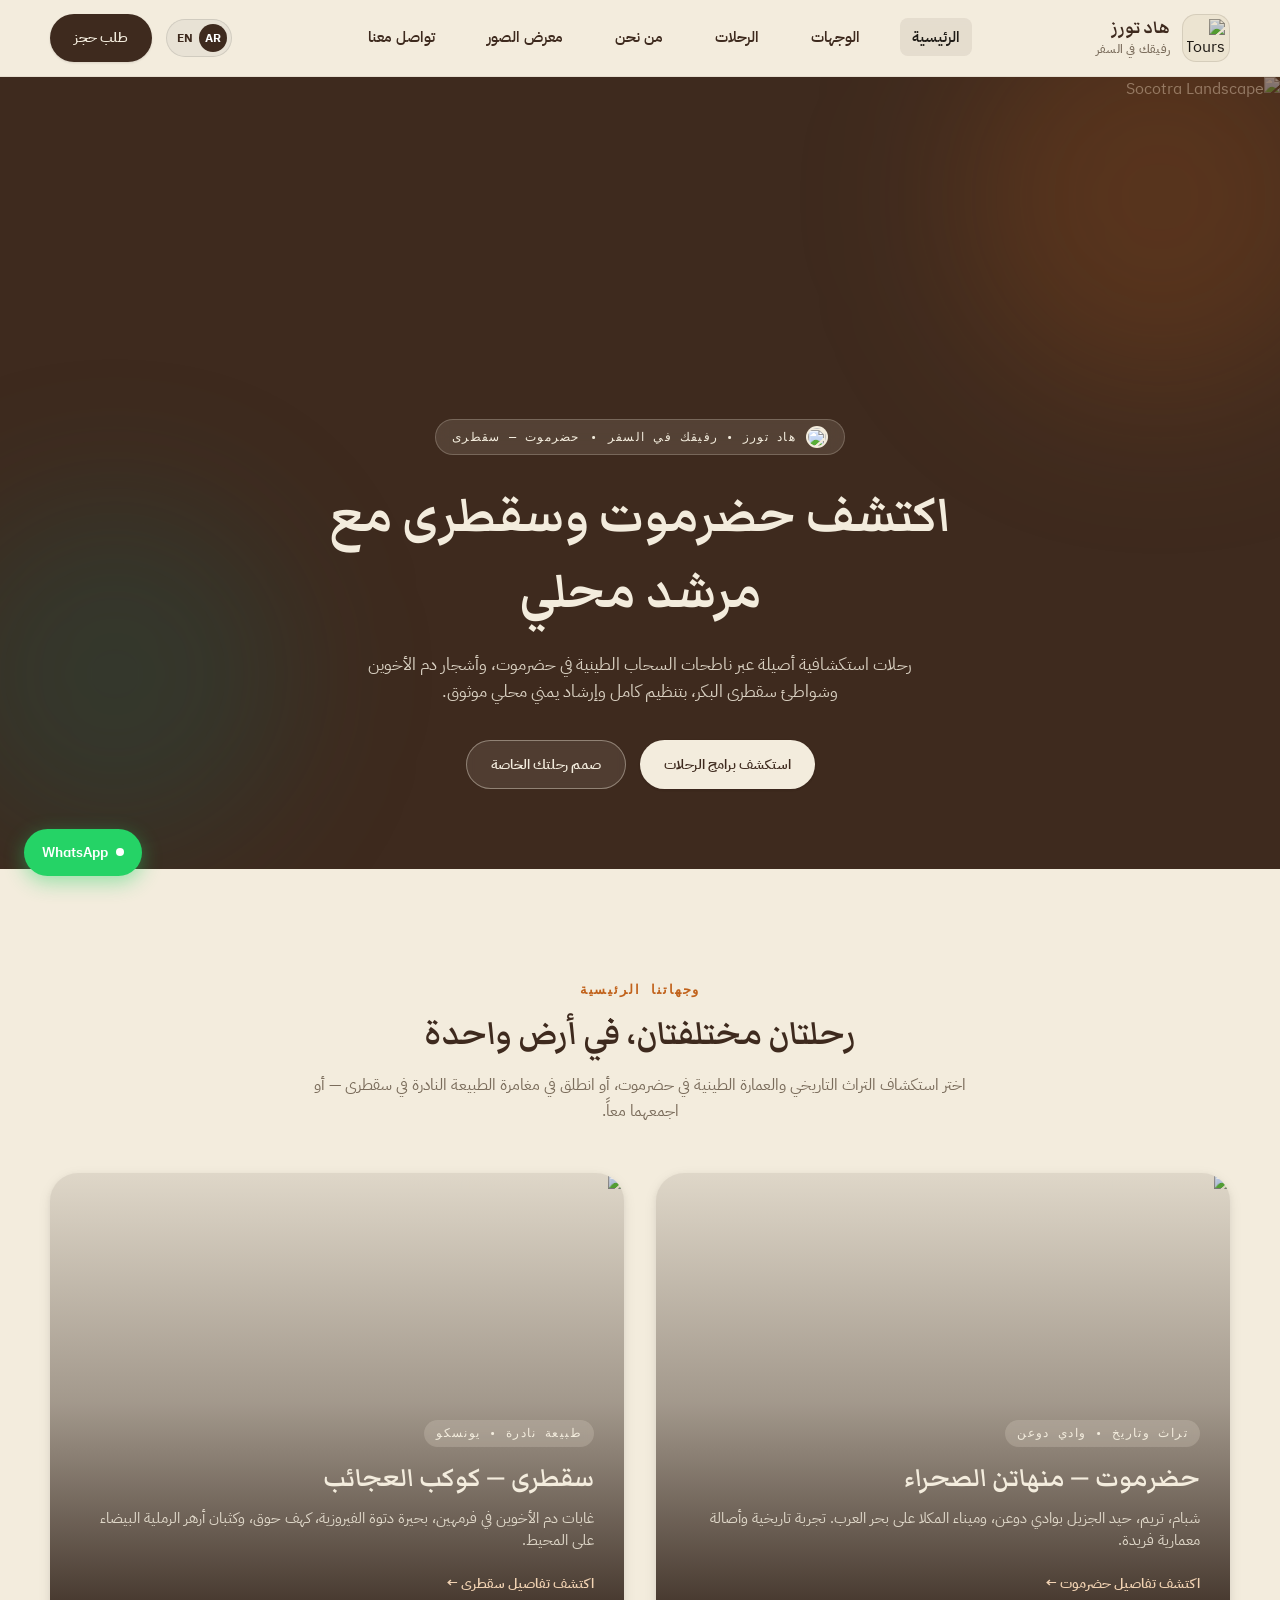
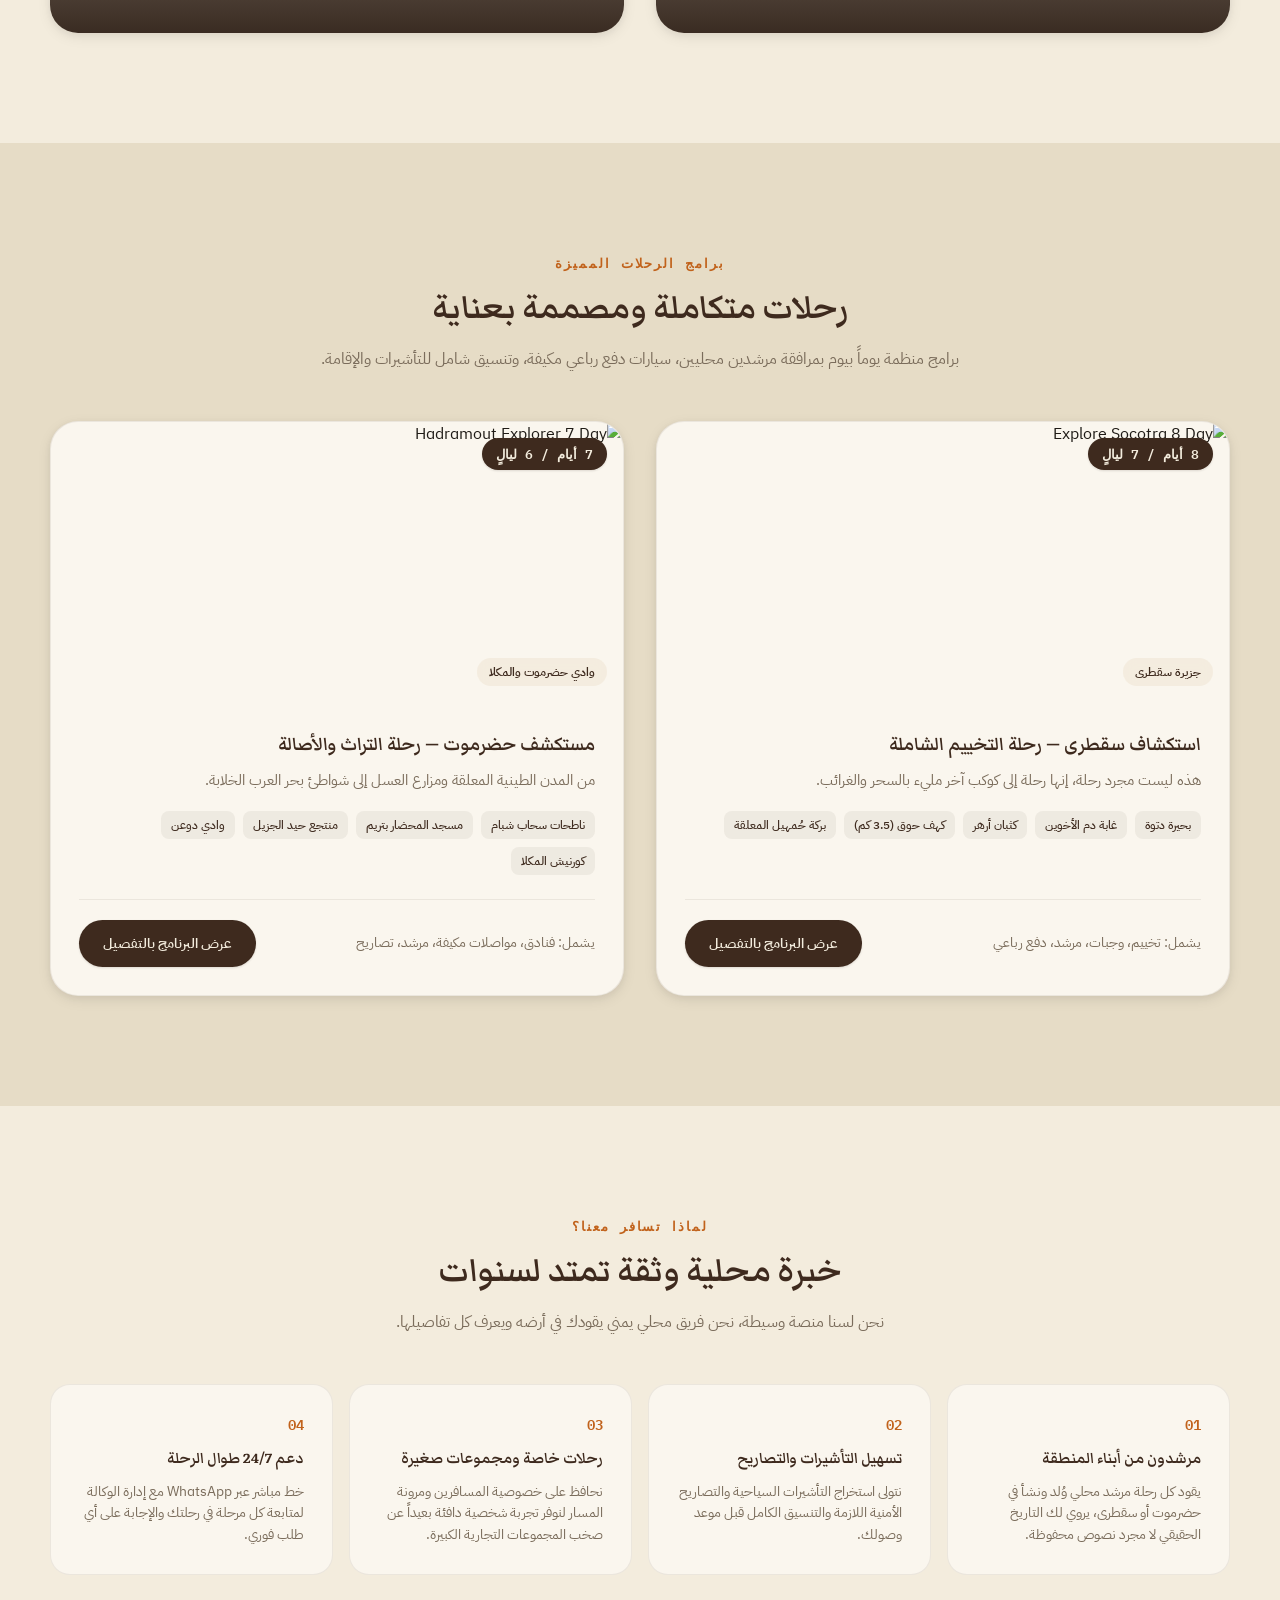
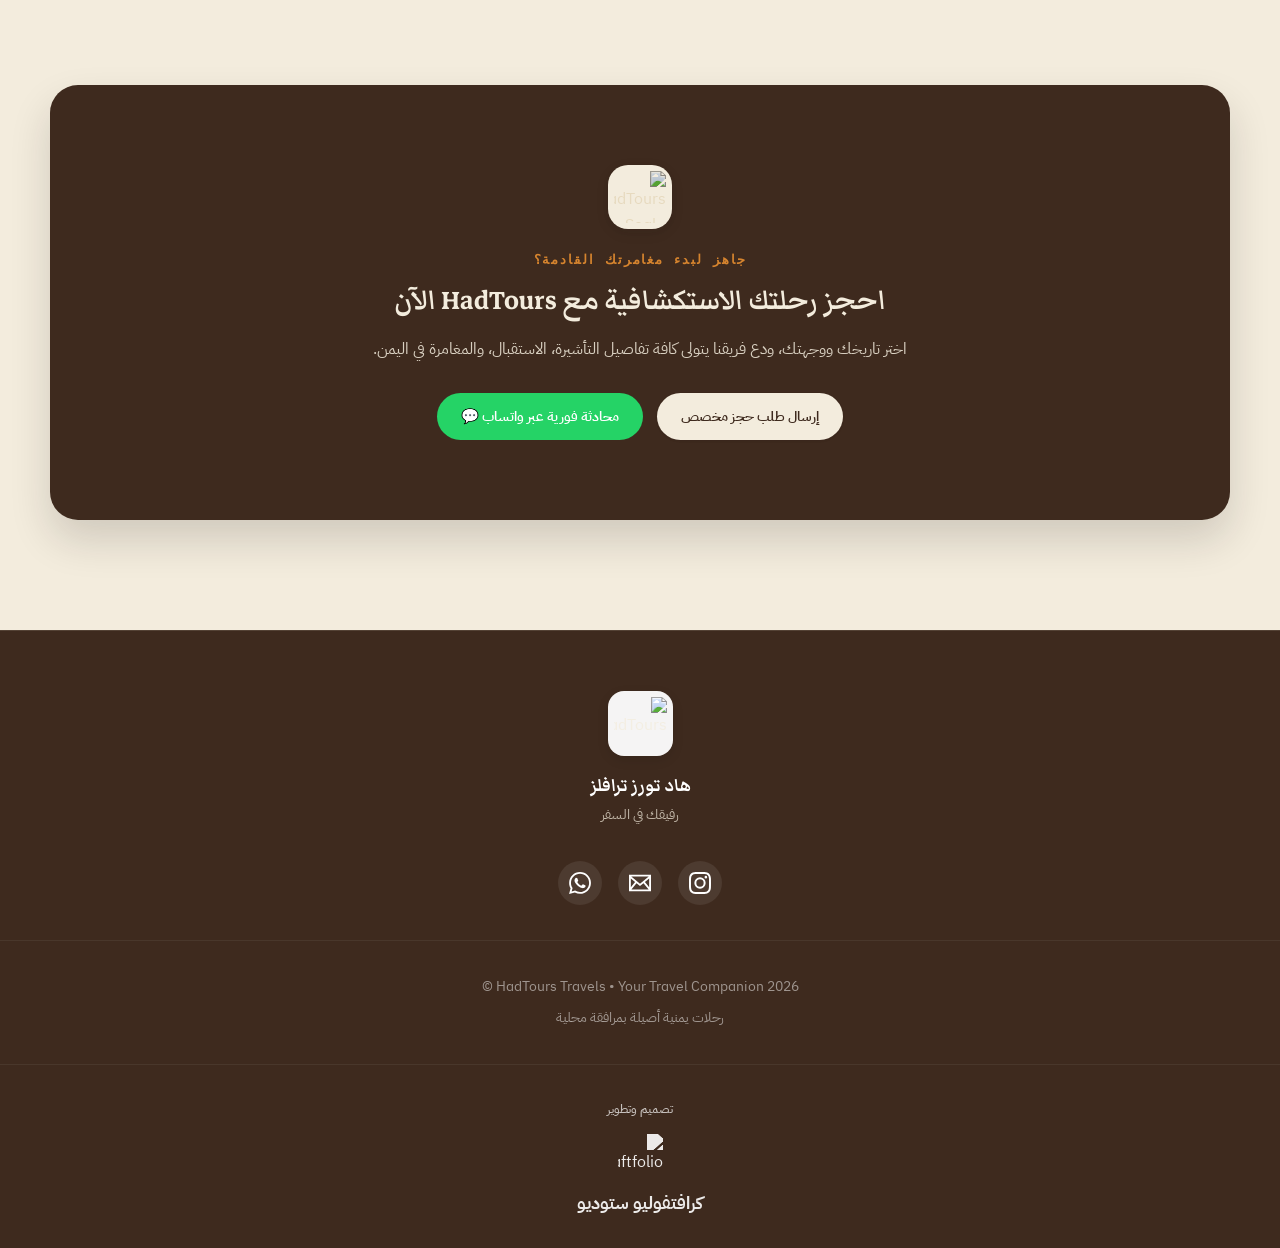
==== index.html @ 8f07f367 "Add files via upload" ====
﻿<!DOCTYPE html>
<html lang="ar" dir="rtl">
<head>
  <meta charset="UTF-8" />
  <meta name="viewport" content="width=device-width, initial-scale=1.0" />
  <link rel="icon" type="image/png" href="images/logo.png" />
  <title>HadTours Travels — Your Travel Companion | رحلات حضرموت وسقطرى</title>
  <meta name="description" content="HadTours is a local Yemeni travel agency running authentic, guided trips across Hadramout and Socotra Island. Your Travel Companion — رفيقك في السفر." />
  <meta name="keywords" content="Socotra tours, Hadramout tours, Yemen travel agency, Shibam, Dragon Blood Trees, رحلات سقطرى, رحلات حضرموت, وكالة سياحية يمنية, هاد تورز" />
  
  <!-- OpenGraph -->
  <meta property="og:type" content="website" />
  <meta property="og:site_name" content="HadTours Travels" />
  <meta property="og:title" content="HadTours Travels — Discover Hadramout & Socotra" />
  <meta property="og:description" content="Authentic guided journeys across Hadramout and Socotra with local native guides." />
  <meta property="og:image" content="images/logo.png" />

  <!-- Styles -->
  <link rel="stylesheet" href="css/style.css" />
</head>
<body>

  <!-- ================= Header / Navbar ================= -->
  <header class="site-header">
    <div class="container header-inner">
      <a href="index.html" class="brand-link">
        <div class="brand-logo-frame">
          <img src="images/logo.png" alt="HadTours Logo" class="brand-logo-img" />
        </div>
        <div class="brand-text-col">
          <span class="brand-name" data-ar="هاد تورز" data-en="HadTours">هاد تورز</span>
          <span class="brand-tagline" data-ar="رفيقك في السفر" data-en="Your Travel Companion">رفيقك في السفر</span>
        </div>
      </a>

      <!-- Desktop Nav -->
      <ul class="nav-links">
        <li><a href="index.html" class="nav-item-link active" data-ar="الرئيسية" data-en="Home">الرئيسية</a></li>
        <li><a href="pages/destinations.html" class="nav-item-link" data-ar="الوجهات" data-en="Destinations">الوجهات</a></li>
        <li><a href="pages/tours.html" class="nav-item-link" data-ar="الرحلات" data-en="Tours">الرحلات</a></li>
        <li><a href="pages/about.html" class="nav-item-link" data-ar="من نحن" data-en="About Us">من نحن</a></li>
        <li><a href="pages/gallery.html" class="nav-item-link" data-ar="معرض الصور" data-en="Gallery">معرض الصور</a></li>
        <li><a href="pages/contact.html" class="nav-item-link" data-ar="تواصل معنا" data-en="Contact">تواصل معنا</a></li>
      </ul>

      <!-- Header Actions -->
      <div class="header-actions">
        <button type="button" class="lang-switch" aria-label="Toggle language">
          <span class="lang-opt active" data-lang="ar">AR</span>
          <span class="lang-opt" data-lang="en">EN</span>
        </button>
        <a href="pages/booking.html" class="btn btn-primary" data-ar="طلب حجز" data-en="Book Trip">طلب حجز</a>
        <!-- Mobile Hamburger -->
        <button type="button" class="mobile-menu-btn" aria-label="Toggle Menu">
          <span></span>
          <span></span>
          <span></span>
        </button>
      </div>
    </div>

    <!-- Mobile Drawer -->
    <div class="mobile-drawer">
      <ul class="mobile-nav-list">
        <li><a href="index.html" class="mobile-nav-link active" data-ar="الرئيسية" data-en="Home">الرئيسية</a></li>
        <li><a href="pages/destinations.html" class="mobile-nav-link" data-ar="الوجهات" data-en="Destinations">الوجهات</a></li>
        <li><a href="pages/tours.html" class="mobile-nav-link" data-ar="الرحلات" data-en="Tours">الرحلات</a></li>
        <li><a href="pages/about.html" class="mobile-nav-link" data-ar="من نحن" data-en="About Us">من نحن</a></li>
        <li><a href="pages/gallery.html" class="mobile-nav-link" data-ar="معرض الصور" data-en="Gallery">معرض الصور</a></li>
        <li><a href="pages/contact.html" class="mobile-nav-link" data-ar="تواصل معنا" data-en="Contact">تواصل معنا</a></li>
      </ul>
      <div style="margin-top: 16px; display: flex; flex-direction: column; gap: 10px;">
        
        <a href="pages/booking.html" class="btn btn-primary" style="width: 100%; text-align: center;" data-ar="طلب حجز رحلة" data-en="Book Trip">طلب حجز رحلة</a>
      </div>
    </div>
  </header>

  <!-- ================= Hero Section ================= -->
  <section class="hero-section">
    <div class="hero-bg-media">
      <img src="images/hero-cover.jpg" alt="Socotra Landscape" class="hero-bg-img" />
      <div class="hero-overlay"></div>
      <div class="hero-glow-1"></div>
      <div class="hero-glow-2"></div>
    </div>

    <div class="container hero-content">
      <div class="hero-badge">
        <img src="images/logo.png" alt="" class="hero-badge-logo" />
        <span data-ar="هاد تورز • رفيقك في السفر" data-en="HadTours • Your Travel Companion">هاد تورز • رفيقك في السفر</span>
        <span>•</span>
        <span data-ar="حضرموت — سقطرى" data-en="Hadramout — Socotra">حضرموت — سقطرى</span>
      </div>

      <h1 class="hero-title" data-ar="اكتشف حضرموت وسقطرى مع مرشد محلي" data-en="Discover Hadramout & Socotra with a Local Guide">
        اكتشف حضرموت وسقطرى مع مرشد محلي
      </h1>

      <p class="hero-sub" data-ar="رحلات استكشافية أصيلة عبر ناطحات السحاب الطينية في حضرموت، وأشجار دم الأخوين وشواطئ سقطرى البكر، بتنظيم كامل وإرشاد يمني محلي موثوق." data-en="Authentic, guided journeys across Hadramout's mudbrick skyscrapers and Socotra Island's otherworldly nature. Visas, private 4x4s, and local guides handled seamlessly.">
        رحلات استكشافية أصيلة عبر ناطحات السحاب الطينية في حضرموت، وأشجار دم الأخوين وشواطئ سقطرى البكر، بتنظيم كامل وإرشاد يمني محلي موثوق.
      </p>

      <div class="hero-buttons">
        <a href="pages/tours.html" class="btn btn-secondary" data-ar="استكشف برامج الرحلات" data-en="Explore Tours">استكشف برامج الرحلات</a>
        <a href="pages/booking.html" class="btn btn-outline" data-ar="صمم رحلتك الخاصة" data-en="Plan Custom Trip">صمم رحلتك الخاصة</a>
      </div>
    </div>
  </section>

  <!-- ================= Destination Split ================= -->
  <section class="section-spacing">
    <div class="container">
      <div class="section-header text-center">
        <span class="section-eyebrow" data-ar="وجهاتنا الرئيسية" data-en="Our Destinations">وجهاتنا الرئيسية</span>
        <h2 class="section-title" data-ar="رحلتان مختلفتان، في أرض واحدة" data-en="Two Distinct Worlds, One Unforgettable Land">
          رحلتان مختلفتان، في أرض واحدة
        </h2>
        <p class="section-desc" data-ar="اختر استكشاف التراث التاريخي والعمارة الطينية في حضرموت، أو انطلق في مغامرة الطبيعة النادرة في سقطرى — أو اجمعهما معاً." data-en="Explore the ancient mud architecture and culture of Hadramout, or immerse in the untouched wildlife of Socotra — or combine both.">
          اختر استكشاف التراث التاريخي والعمارة الطينية في حضرموت، أو انطلق في مغامرة الطبيعة النادرة في سقطرى — أو اجمعهما معاً.
        </p>
      </div>

      <div class="destinations-grid">
        <!-- Hadramout Card -->
        <a href="destinations.html#hadramout" class="destination-card">
          <div class="destination-card-bg">
            <img src="images/hadramout/shibam-sunset.jpg" alt="Shibam Hadramout" class="destination-card-img" />
          </div>
          <div class="destination-card-overlay"></div>
          <div class="destination-card-content">
            <span class="destination-card-badge" data-ar="تراث وتاريخ • وادي دوعن" data-en="Heritage & Architecture">تراث وتاريخ • وادي دوعن</span>
            <h3 class="destination-card-title" data-ar="حضرموت — منهاتن الصحراء" data-en="Hadramout — Desert Manhattan">حضرموت — منهاتن الصحراء</h3>
            <p class="destination-card-summary" data-ar="شبام، تريم، حيد الجزيل بوادي دوعن، وميناء المكلا على بحر العرب. تجربة تاريخية وأصالة معمارية فريدة." data-en="Shibam mud skyscrapers, Tarim, Haid Al-Jazeel rock village in Wadi Dawan, and coastal Mukalla.">
              شبام، تريم، حيد الجزيل بوادي دوعن، وميناء المكلا على بحر العرب. تجربة تاريخية وأصالة معمارية فريدة.
            </p>
            <span class="destination-card-link" data-ar="اكتشف تفاصيل حضرموت ←" data-en="Explore Hadramout →">اكتشف تفاصيل حضرموت ←</span>
          </div>
        </a>

        <!-- Socotra Card -->
        <a href="destinations.html#socotra" class="destination-card">
          <div class="destination-card-bg">
            <img src="images/socotra/dragon-blood-trees.jpg" alt="Socotra Dragon Blood Trees" class="destination-card-img" />
          </div>
          <div class="destination-card-overlay"></div>
          <div class="destination-card-content">
            <span class="destination-card-badge" data-ar="طبيعة نادرة • يونسكو" data-en="UNESCO World Heritage">طبيعة نادرة • يونسكو</span>
            <h3 class="destination-card-title" data-ar="سقطرى — كوكب العجائب" data-en="Socotra — Another Planet">سقطرى — كوكب العجائب</h3>
            <p class="destination-card-summary" data-ar="غابات دم الأخوين في فرمهين، بحيرة دتوة الفيروزية، كهف حوق، وكثبان أرهر الرملية البيضاء على المحيط." data-en="Dragon's blood trees in Firmihin, turquoise Detwah lagoon, 3.5km Hoq Cave, and Arher dunes.">
              غابات دم الأخوين في فرمهين، بحيرة دتوة الفيروزية، كهف حوق، وكثبان أرهر الرملية البيضاء على المحيط.
            </p>
            <span class="destination-card-link" data-ar="اكتشف تفاصيل سقطرى ←" data-en="Explore Socotra →">اكتشف تفاصيل سقطرى ←</span>
          </div>
        </a>
      </div>
    </div>
  </section>

  <!-- ================= Featured Tours ================= -->
  <section class="section-spacing" style="background-color: var(--color-paper-dark);">
    <div class="container">
      <div class="section-header text-center">
        <span class="section-eyebrow" data-ar="برامج الرحلات المميزة" data-en="Curated Expeditions">برامج الرحلات المميزة</span>
        <h2 class="section-title" data-ar="رحلات متكاملة ومصممة بعناية" data-en="Handcrafted Guided Itineraries">
          رحلات متكاملة ومصممة بعناية
        </h2>
        <p class="section-desc" data-ar="برامج منظمة يوماً بيوم بمرافقة مرشدين محليين، سيارات دفع رباعي مكيفة، وتنسيق شامل للتأشيرات والإقامة." data-en="Day-by-day itineraries led by local native guides, private 4x4s, camping gear, and full visa support.">
          برامج منظمة يوماً بيوم بمرافقة مرشدين محليين، سيارات دفع رباعي مكيفة، وتنسيق شامل للتأشيرات والإقامة.
        </p>
      </div>

      <div class="tours-grid">
        <!-- Tour 1: Socotra -->
        <article class="tour-card">
          <div class="tour-card-media">
            <img src="images/socotra/cover-detwah.jpg" alt="Explore Socotra 8 Day" class="tour-card-img" />
            <span class="tour-card-duration-badge" data-ar="8 أيام / 7 ليالٍ" data-en="8 Days / 7 Nights">8 أيام / 7 ليالٍ</span>
            <span class="tour-card-dest-tag" data-ar="جزيرة سقطرى" data-en="Socotra Island">جزيرة سقطرى</span>
          </div>
          <div class="tour-card-body">
            <h3 class="tour-card-title" data-ar="استكشاف سقطرى — رحلة التخييم الشاملة" data-en="Explore Socotra — 8 Day Camping Expedition">
              استكشاف سقطرى — رحلة التخييم الشاملة
            </h3>
            <p class="tour-card-tagline" data-ar="هذه ليست مجرد رحلة، إنها رحلة إلى كوكب آخر مليء بالسحر والغرائب." data-en="This is more than just a trip; it's a journey to another planet.">
              هذه ليست مجرد رحلة، إنها رحلة إلى كوكب آخر مليء بالسحر والغرائب.
            </p>
            <ul class="tour-card-highlights">
              <li class="tour-card-highlight-chip" data-ar="بحيرة دتوة" data-en="Detwah Lagoon">بحيرة دتوة</li>
              <li class="tour-card-highlight-chip" data-ar="غابة دم الأخوين" data-en="Dragon's Blood Forest">غابة دم الأخوين</li>
              <li class="tour-card-highlight-chip" data-ar="كثبان أرهر" data-en="Arher Dunes">كثبان أرهر</li>
              <li class="tour-card-highlight-chip" data-ar="كهف حوق (3.5 كم)" data-en="Hoq Cave">كهف حوق (3.5 كم)</li>
              <li class="tour-card-highlight-chip" data-ar="بركة حُمهيل المعلقة" data-en="Homhil Infinity Pool">بركة حُمهيل المعلقة</li>
            </ul>
            <div class="tour-card-footer">
              <span style="font-size: 0.85rem; color: var(--color-stone);" data-ar="يشمل: تخييم، وجبات، مرشد، دفع رباعي" data-en="Includes: Guide, 4x4, Gear, Meals">
                يشمل: تخييم، وجبات، مرشد، دفع رباعي
              </span>
              <a href="pages/" class="btn btn-primary" data-ar="عرض البرنامج بالتفصيل" data-en="View Itinerary">عرض البرنامج بالتفصيل</a>
            </div>
          </div>
        </article>

        <!-- Tour 2: Hadramout -->
        <article class="tour-card">
          <div class="tour-card-media">
            <img src="images/hadramout/cover-shibam.jpg" alt="Hadramout Explorer 7 Day" class="tour-card-img" />
            <span class="tour-card-duration-badge" data-ar="7 أيام / 6 ليالٍ" data-en="7 Days / 6 Nights">7 أيام / 6 ليالٍ</span>
            <span class="tour-card-dest-tag" data-ar="وادي حضرموت والمكلا" data-en="Hadramout Valley & Coast">وادي حضرموت والمكلا</span>
          </div>
          <div class="tour-card-body">
            <h3 class="tour-card-title" data-ar="مستكشف حضرموت — رحلة التراث والأصالة" data-en="Hadramout Explorer — 7 Day Heritage Journey">
              مستكشف حضرموت — رحلة التراث والأصالة
            </h3>
            <p class="tour-card-tagline" data-ar="من المدن الطينية المعلقة ومزارع العسل إلى شواطئ بحر العرب الخلابة." data-en="From ancient mudbrick cities and Sidr honey valleys to the Arabian Sea coast.">
              من المدن الطينية المعلقة ومزارع العسل إلى شواطئ بحر العرب الخلابة.
            </p>
            <ul class="tour-card-highlights">
              <li class="tour-card-highlight-chip" data-ar="ناطحات سحاب شبام" data-en="Shibam Skyscrapers">ناطحات سحاب شبام</li>
              <li class="tour-card-highlight-chip" data-ar="مسجد المحضار بتريم" data-en="Tarim Heritage">مسجد المحضار بتريم</li>
              <li class="tour-card-highlight-chip" data-ar="منتجع حيد الجزيل" data-en="Haid Al-Jazeel Resort">منتجع حيد الجزيل</li>
              <li class="tour-card-highlight-chip" data-ar="وادي دوعن" data-en="Wadi Dawan Honey">وادي دوعن</li>
              <li class="tour-card-highlight-chip" data-ar="كورنيش المكلا" data-en="Mukalla Sea Port">كورنيش المكلا</li>
            </ul>
            <div class="tour-card-footer">
              <span style="font-size: 0.85rem; color: var(--color-stone);" data-ar="يشمل: فنادق، مواصلات مكيفة، مرشد، تصاريح" data-en="Includes: Hotels, AC 4x4, Guide, Permits">
                يشمل: فنادق، مواصلات مكيفة، مرشد، تصاريح
              </span>
              <a href="pages/" class="btn btn-primary" data-ar="عرض البرنامج بالتفصيل" data-en="View Itinerary">عرض البرنامج بالتفصيل</a>
            </div>
          </div>
        </article>
      </div>
    </div>
  </section>

  <!-- ================= Why HadTours ================= -->
  <section class="section-spacing">
    <div class="container">
      <div class="section-header text-center">
        <span class="section-eyebrow" data-ar="لماذا تسافر معنا؟" data-en="Why Travel With Us">لماذا تسافر معنا؟</span>
        <h2 class="section-title" data-ar="خبرة محلية وثقة تمتد لسنوات" data-en="Local Knowledge, Unmatched Care">
          خبرة محلية وثقة تمتد لسنوات
        </h2>
        <p class="section-desc" data-ar="نحن لسنا منصة وسيطة، نحن فريق محلي يمني يقودك في أرضه ويعرف كل تفاصيلها." data-en="We are native operators based where we guide, offering safe and culturally immersive journeys.">
          نحن لسنا منصة وسيطة، نحن فريق محلي يمني يقودك في أرضه ويعرف كل تفاصيلها.
        </p>
      </div>

      <div class="features-grid">
        <div class="feature-card">
          <span class="feature-number">01</span>
          <h3 class="feature-title" data-ar="مرشدون من أبناء المنطقة" data-en="Native Local Guides">مرشدون من أبناء المنطقة</h3>
          <p class="feature-desc" data-ar="يقود كل رحلة مرشد محلي وُلد ونشأ في حضرموت أو سقطرى، يروي لك التاريخ الحقيقي لا مجرد نصوص محفوظة." data-en="Led by Socotri and Hadrami guides who grew up in the valleys and know the real stories.">
            يقود كل رحلة مرشد محلي وُلد ونشأ في حضرموت أو سقطرى، يروي لك التاريخ الحقيقي لا مجرد نصوص محفوظة.
          </p>
        </div>

        <div class="feature-card">
          <span class="feature-number">02</span>
          <h3 class="feature-title" data-ar="تسهيل التأشيرات والتصاريح" data-en="Full Visa & Permits">تسهيل التأشيرات والتصاريح</h3>
          <p class="feature-desc" data-ar="نتولى استخراج التأشيرات السياحية والتصاريح الأمنية اللازمة والتنسيق الكامل قبل موعد وصولك." data-en="We handle all entry visas, internal travel permits, and route clearances before you arrive.">
            نتولى استخراج التأشيرات السياحية والتصاريح الأمنية اللازمة والتنسيق الكامل قبل موعد وصولك.
          </p>
        </div>

        <div class="feature-card">
          <span class="feature-number">03</span>
          <h3 class="feature-title" data-ar="رحلات خاصة ومجموعات صغيرة" data-en="Private & Small Groups">رحلات خاصة ومجموعات صغيرة</h3>
          <p class="feature-desc" data-ar="نحافظ على خصوصية المسافرين ومرونة المسار لنوفر تجربة شخصية دافئة بعيداً عن صخب المجموعات التجارية الكبيرة." data-en="Small groups ensure maximum flexibility, personal attention, and sustainable travel.">
            نحافظ على خصوصية المسافرين ومرونة المسار لنوفر تجربة شخصية دافئة بعيداً عن صخب المجموعات التجارية الكبيرة.
          </p>
        </div>

        <div class="feature-card">
          <span class="feature-number">04</span>
          <h3 class="feature-title" data-ar="دعم 24/7 طوال الرحلة" data-en="24/7 Direct Support">دعم 24/7 طوال الرحلة</h3>
          <p class="feature-desc" data-ar="خط مباشر عبر WhatsApp مع إدارة الوكالة لمتابعة كل مرحلة في رحلتك والإجابة على أي طلب فوري." data-en="Direct WhatsApp line with our team from your first inquiry until you board your flight home.">
            خط مباشر عبر WhatsApp مع إدارة الوكالة لمتابعة كل مرحلة في رحلتك والإجابة على أي طلب فوري.
          </p>
        </div>
      </div>
    </div>
  </section>

  <!-- ================= CTA Section ================= -->
  <section class="section-spacing" style="padding-top: 0;">
    <div class="container">
      <div class="cta-banner">
        <div class="cta-logo-seal">
          <img src="images/logo.png" alt="HadTours Seal" />
        </div>
        <span class="section-eyebrow" style="color: var(--color-hadramout-400);" data-ar="جاهز لبدء مغامرتك القادمة؟" data-en="Ready For Your Story?">جاهز لبدء مغامرتك القادمة؟</span>
        <h2 class="cta-title" data-ar="احجز رحلتك الاستكشافية مع HadTours الآن" data-en="Plan Your Expedition with HadTours Today">
          احجز رحلتك الاستكشافية مع HadTours الآن
        </h2>
        <p style="color: rgba(243, 236, 221, 0.85); max-width: 600px; margin: 0 auto;" data-ar="اختر تاريخك ووجهتك، ودع فريقنا يتولى كافة تفاصيل التأشيرة، الاستقبال، والمغامرة في اليمن." data-en="Select your dates and preferred destination. Our team will coordinate your visa, transfers, and complete itinerary.">
          اختر تاريخك ووجهتك، ودع فريقنا يتولى كافة تفاصيل التأشيرة، الاستقبال، والمغامرة في اليمن.
        </p>
        <div class="cta-buttons">
          <a href="pages/" class="btn btn-secondary" data-ar="إرسال طلب حجز مخصص" data-en="Submit Booking Request">إرسال طلب حجز مخصص</a>
          <a href="https://wa.me/967778889066?text=مرحباً%20HadTours%20أرغب%20في%20الاستفسار%20عن%20الرحلات" target="_blank" rel="noopener" class="btn btn-whatsapp" data-ar="محادثة فورية عبر واتساب 💬" data-en="Chat via WhatsApp 💬">
            محادثة فورية عبر واتساب 💬
          </a>
        </div>
      </div>
    </div>
  </section>

  <!-- ================= Footer ================= -->
  <footer class="site-footer" style="text-align: center; padding: 60px 0 30px;">
  <div class="container" style="display: flex; flex-direction: column; align-items: center; gap: 30px;">
    
    <!-- Logo & Brand -->
    <a href="index.html" style="display: flex; flex-direction: column; align-items: center; gap: 12px; text-decoration: none;">
      <div style="width: 65px; height: 65px; background: rgba(255,255,255,0.95); border-radius: 16px; padding: 6px; box-shadow: 0 4px 12px rgba(0,0,0,0.1);">
        <img src="images/logo.png" alt="HadTours" style="width: 100%; height: 100%; object-fit: contain;" />
      </div>
      <div>
        <div style="font-family: var(--font-display-ar); font-size: 1.4rem; font-weight: 700; color: #FFFFFF;" data-ar="هاد تورز ترافلز" data-en="HadTours Travels">هاد تورز ترافلز</div>
        <div style="font-size: 0.85rem; color: rgba(243, 236, 221, 0.7);" data-ar="رفيقك في السفر" data-en="Your Travel Companion">رفيقك في السفر</div>
      </div>
    </a>
    
    <!-- Social Icons -->
    <div style="display: flex; gap: 16px; justify-content: center; margin-top: 5px;">
      <a href="https://www.instagram.com/toursyemen" target="_blank" rel="noopener" class="footer-social-icon" aria-label="Instagram">
        <svg width="22" height="22" fill="currentColor" viewBox="0 0 24 24"><path d="M12 2.163c3.204 0 3.584.012 4.85.07 3.252.148 4.771 1.691 4.919 4.919.058 1.265.069 1.645.069 4.849 0 3.205-.012 3.584-.069 4.849-.149 3.225-1.664 4.771-4.919 4.919-1.266.058-1.644.07-4.85.07-3.204 0-3.584-.012-4.849-.07-3.26-.149-4.771-1.699-4.919-4.92-.058-1.265-.07-1.644-.07-4.849 0-3.204.013-3.583.07-4.849.149-3.227 1.664-4.771 4.919-4.919 1.266-.057 1.645-.069 4.849-.069zM12 0C8.741 0 8.333.014 7.053.072 2.695.272.273 2.69.073 7.052.014 8.333 0 8.741 0 12c0 3.259.014 3.668.072 4.948.2 4.358 2.618 6.78 6.98 6.98C8.333 23.986 8.741 24 12 24c3.259 0 3.668-.014 4.948-.072 4.354-.2 6.782-2.618 6.979-6.98.059-1.28.073-1.689.073-4.948 0-3.259-.014-3.667-.072-4.947-.196-4.354-2.617-6.78-6.979-6.98C15.668.014 15.259 0 12 0zm0 5.838a6.162 6.162 0 100 12.324 6.162 6.162 0 000-12.324zM12 16a4 4 0 110-8 4 4 0 010 8zm6.406-11.845a1.44 1.44 0 100 2.881 1.44 1.44 0 000-2.881z"/></svg>
      </a>
      <a href="mailto:hadtourstravels@gmail.com" class="footer-social-icon" aria-label="Email">
        <svg width="22" height="22" fill="currentColor" viewBox="0 0 24 24"><path d="M0 3v18h24v-18h-24zm6.623 7.928l-4.623 5.712v-9.458l4.623 3.746zm-4.141-5.928h19.035l-9.517 7.713-9.518-7.713zm5.694 7.188l3.824 3.099 3.83-3.104 5.612 6.817h-18.779l5.513-6.812zm9.208-1.264l4.616-3.741v9.348l-4.616-5.607z"/></svg>
      </a>
      <a href="https://wa.me/967778889066" target="_blank" rel="noopener" class="footer-social-icon" aria-label="WhatsApp">
        <svg width="22" height="22" fill="currentColor" viewBox="0 0 24 24"><path d="M.057 24l1.687-6.163c-1.041-1.804-1.588-3.849-1.587-5.946.003-6.556 5.338-11.891 11.893-11.891 3.181.001 6.167 1.24 8.413 3.488 2.245 2.248 3.481 5.236 3.48 8.414-.003 6.557-5.338 11.892-11.893 11.892-1.99-.001-3.951-.5-5.688-1.448l-6.305 1.654zm6.597-3.807c1.676.995 3.276 1.591 5.392 1.592 5.448 0 9.886-4.434 9.889-9.885.002-5.462-4.415-9.89-9.881-9.892-5.452 0-9.887 4.434-9.889 9.884-.001 2.225.651 3.891 1.746 5.634l-.999 3.648 3.742-.981zm11.387-5.464c-.074-.124-.272-.198-.57-.347-.297-.149-1.758-.868-2.031-.967-.272-.099-.47-.149-.669.149-.198.297-.768.967-.941 1.165-.173.198-.347.223-.644.074-.297-.149-1.255-.462-2.39-1.475-.883-.788-1.48-1.761-1.653-2.059-.173-.297-.018-.458.13-.606.134-.133.297-.347.446-.521.151-.172.2-.296.3-.495.099-.198.05-.372-.025-.521-.075-.148-.669-1.611-.916-2.206-.242-.579-.487-.501-.669-.51l-.57-.01c-.198 0-.52.074-.792.372s-1.04 1.016-1.04 2.479 1.065 2.876 1.213 3.074c.149.198 2.095 3.2 5.076 4.487.709.306 1.263.489 1.694.626.712.226 1.36.194 1.872.118.571-.085 1.758-.719 2.006-1.413.248-.695.248-1.29.173-1.414z"/></svg>
      </a>
    </div>

  </div>

  <div style="width: 100%; border-top: 1px solid rgba(255,255,255,0.06); margin: 35px 0;"></div>

  <div class="container" style="display: flex; flex-direction: column; align-items: center; gap: 10px;">
    <span style="font-size: 0.85rem; color: rgba(255,255,255,0.5);">HadTours Travels • Your Travel Companion 2026 ©</span>
    <span data-ar="رحلات يمنية أصيلة بمرافقة محلية" data-en="Authentic Yemeni Journeys with local guidance" style="font-size: 0.85rem; color: rgba(255,255,255,0.5);">رحلات يمنية أصيلة بمرافقة محلية</span>
  </div>

  <div style="width: 100%; border-top: 1px solid rgba(255,255,255,0.06); margin: 35px 0;"></div>

  <div class="container" style="display: flex; flex-direction: column; align-items: center; gap: 15px;">
    <span style="font-size: 0.75rem; font-weight: 500; color: rgba(255,255,255,0.7);" data-ar="تصميم وتطوير" data-en="Designed & Developed by">تصميم وتطوير</span>
    <a href="https://craftfoliostudio4.github.io/Officialwebsite/" target="_blank" rel="noopener" style="display: flex; flex-direction: column; align-items: center; gap: 10px; text-decoration: none; color: #FFFFFF; opacity: 0.9; transition: opacity 0.3s;" onmouseover="this.style.opacity='1'" onmouseout="this.style.opacity='0.9'">
      <div style="width: 45px; height: 45px; display: flex; align-items: center; justify-content: center; filter: brightness(0) invert(1);">
        <img src="images/craftfolio-logo-dark.png" alt="Craftfolio Studio Logo" style="width: 100%; height: 100%; object-fit: contain;" />
      </div>
      <span style="font-size: 1.1rem; font-weight: 700;" data-ar="كرافتفوليو ستوديو" data-en="Craftfolio Studio">كرافتفوليو ستوديو</span>
    </a>
  </div>
</footer>

  <!-- ================= Floating WhatsApp Button ================= -->
  <a href="https://wa.me/967778889066?text=مرحباً%20HadTours%20أرغب%20في%20معرفة%20تفاصيل%20الرحلات" target="_blank" rel="noopener" class="floating-whatsapp-btn" aria-label="WhatsApp Contact">
    <span class="whatsapp-pulse-dot"></span>
    <span>WhatsApp</span>
  </a>

  <!-- Lightbox Modal Container -->
  <div class="lightbox-modal">
    <div class="lightbox-content">
      <span class="lightbox-close-btn">&times;</span>
      <img src="" alt="Enlarged view" class="lightbox-img" />
    </div>
  </div>

  <!-- JavaScript -->
  <script src="js/main.js"></script>
</body>
</html>
---- css/style.css ----
/* ==========================================================================
   HadTours Travels — Core Design System & Stylesheet
   ========================================================================== */

@import url('https://fonts.googleapis.com/css2?family=Fraunces:opsz,wght@9..144,400;9..144,500;9..144,600;9..144,700&family=Markazi+Text:wght@500;600;700&family=Inter:wght@300;400;500;600;700&family=IBM+Plex+Sans+Arabic:wght@300;400;500;600;700&family=IBM+Plex+Mono:wght@400;500&display=swap');

/* --- CSS Variables / Design Tokens --- */
:root {
  --color-paper: #F3ECDD;
  --color-paper-light: #FAF6EE;
  --color-paper-dark: #E6DCC6;
  
  --color-clay: #3E2A1E;
  --color-clay-light: #5A4030;
  --color-clay-dark: #2A1B12;
  
  --color-hadramout-50: #FBEEE1;
  --color-hadramout-100: #F2D3B3;
  --color-hadramout-400: #D6842E;
  --color-hadramout-600: #C1621B;
  --color-hadramout-800: #7A3A11;
  
  --color-socotra-50: #E4F2EE;
  --color-socotra-100: #BEE0D6;
  --color-socotra-400: #2E8F7C;
  --color-socotra-600: #146B5F;
  --color-socotra-800: #0B4740;
  
  --color-ink: #1F1B16;
  --color-stone: #7A6C5B;
  --color-white: #FFFFFF;
  
  --font-display-en: 'Fraunces', serif;
  --font-display-ar: 'Markazi Text', serif;
  --font-body-en: 'Inter', sans-serif;
  --font-body-ar: 'IBM Plex Sans Arabic', sans-serif;
  --font-mono: 'IBM Plex Mono', monospace;
  
  --radius-sm: 8px;
  --radius-md: 14px;
  --radius-lg: 20px;
  --radius-xl: 28px;
  --radius-full: 9999px;
  
  --shadow-sm: 0 1px 3px rgba(31, 27, 22, 0.05), 0 1px 2px rgba(31, 27, 22, 0.08);
  --shadow-md: 0 4px 14px rgba(31, 27, 22, 0.08), 0 2px 6px rgba(31, 27, 22, 0.05);
  --shadow-lg: 0 12px 30px rgba(31, 27, 22, 0.12), 0 4px 10px rgba(31, 27, 22, 0.06);
  --shadow-xl: 0 20px 40px rgba(31, 27, 22, 0.16);
  
  --container-max: 1220px;
  --transition-fast: 0.2s ease;
  --transition-smooth: 0.3s cubic-bezier(0.16, 1, 0.3, 1);
}

/* --- Base & Reset --- */
*, *::before, *::after {
  box-sizing: border-box;
  margin: 0;
  padding: 0;
}

html {
  scroll-behavior: smooth;
  font-size: 16px;
  -webkit-text-size-adjust: 100%;
}

body {
  background-color: var(--color-paper);
  color: var(--color-ink);
  font-family: var(--font-body-en);
  line-height: 1.6;
  font-feature-settings: "ss01" 1;
  overflow-x: hidden;
  -webkit-font-smoothing: antialiased;
}

/* --- RTL Arabic Typography Overrides --- */
html[dir="rtl"] body {
  font-family: var(--font-body-ar);
}

h1, h2, h3, h4, h5, h6 {
  font-family: var(--font-display-en);
  font-weight: 600;
  line-height: 1.2;
  color: var(--color-clay);
  letter-spacing: -0.01em;
}

html[dir="rtl"] h1,
html[dir="rtl"] h2,
html[dir="rtl"] h3,
html[dir="rtl"] h4,
html[dir="rtl"] h5,
html[dir="rtl"] h6 {
  font-family: var(--font-display-ar);
  letter-spacing: 0;
  line-height: 1.25;
}

a {
  color: inherit;
  text-decoration: none;
  transition: color var(--transition-fast);
}

img {
  max-width: 100%;
  height: auto;
  display: block;
}

button, input, select, textarea {
  font-family: inherit;
  font-size: inherit;
  border: none;
  outline: none;
  background: none;
}

/* --- Container & Layout --- */
.container {
  width: 100%;
  max-width: var(--container-max);
  margin-left: auto;
  margin-right: auto;
  padding-left: 20px;
  padding-right: 20px;
}

.section-spacing {
  padding-top: 80px;
  padding-bottom: 80px;
}

@media (min-width: 768px) {
  .section-spacing {
    padding-top: 110px;
    padding-bottom: 110px;
  }
}

/* --- Header / Navbar --- */
.site-header {
  position: sticky;
  top: 0;
  z-index: 100;
  background: rgba(243, 236, 221, 0.94);
  backdrop-filter: blur(12px);
  -webkit-backdrop-filter: blur(12px);
  border-bottom: 1px solid rgba(62, 42, 30, 0.08);
  transition: all var(--transition-smooth);
}

.header-inner {
  display: flex;
  align-items: center;
  justify-content: space-between;
  height: 76px;
}

.brand-link {
  display: flex;
  align-items: center;
  gap: 12px;
  text-decoration: none;
}

.brand-logo-frame {
  width: 48px;
  height: 48px;
  border-radius: var(--radius-md);
  background: rgba(230, 220, 198, 0.5);
  padding: 4px;
  border: 1px solid rgba(62, 42, 30, 0.12);
  display: flex;
  align-items: center;
  justify-content: center;
  transition: transform var(--transition-smooth), box-shadow var(--transition-smooth);
}

.brand-link:hover .brand-logo-frame {
  transform: scale(1.05);
  border-color: var(--color-hadramout-600);
  box-shadow: var(--shadow-sm);
}

.brand-logo-img {
  width: 100%;
  height: 100%;
  object-fit: contain;
  mix-blend-mode: multiply;
}

.brand-text-col {
  display: flex;
  flex-direction: column;
}

.brand-name {
  font-family: var(--font-display-en);
  font-size: 1.25rem;
  font-weight: 700;
  color: var(--color-clay);
  line-height: 1.1;
}

html[dir="rtl"] .brand-name {
  font-family: var(--font-display-ar);
  font-size: 1.35rem;
}

.brand-tagline {
  font-size: 0.72rem;
  color: var(--color-stone);
  font-weight: 500;
  letter-spacing: 0.02em;
}

.nav-links {
  display: none;
  align-items: center;
  gap: 28px;
  list-style: none;
}

@media (min-width: 960px) {
  .nav-links {
    display: flex;
  }
}

.nav-item-link {
  font-size: 0.95rem;
  font-weight: 600;
  color: var(--color-clay);
  text-decoration: none;
  padding: 8px 12px;
  border-radius: var(--radius-sm);
  transition: all var(--transition-fast);
}

.nav-item-link:hover,
.nav-item-link.active {
  background-color: rgba(62, 42, 30, 0.08);
  color: var(--color-earth);
}

.header-actions {
  display: flex;
  align-items: center;
  gap: 14px;
}
.header-actions .btn {
  display: none;
}
@media (min-width: 960px) {
  .header-actions .btn {
    display: inline-flex;
  }
}

/* --- Language Toggle Button --- */
.lang-switch {
  display: inline-flex;
  align-items: center;
  background-color: #e8e2d5;
  border-radius: 20px;
  padding: 4px;
  border: 1px solid rgba(0,0,0,0.1);
  cursor: pointer;
  position: relative;
  transition: all 0.3s ease;
}
.lang-switch .lang-opt {
  font-size: 0.75rem;
  font-weight: 700;
  color: #3e2a1e;
  width: 28px;
  height: 28px;
  display: flex;
  align-items: center;
  justify-content: center;
  border-radius: 50%;
  transition: all 0.3s ease;
  position: relative;
  z-index: 1;
}
.lang-switch .lang-opt.active {
  background-color: #3e2a1e;
  color: #fff;
}

/* --- Mobile Menu Button --- */
.mobile-menu-btn {
  display: flex;
  flex-direction: column;
  justify-content: center;
  align-items: center;
  width: 42px;
  height: 42px;
  border-radius: var(--radius-sm);
  border: 1px solid rgba(62, 42, 30, 0.15);
  background: rgba(230, 220, 198, 0.3);
  cursor: pointer;
  gap: 5px;
}

@media (min-width: 960px) {
  .mobile-menu-btn {
    display: none;
  }
}

.mobile-menu-btn span {
  display: block;
  width: 20px;
  height: 2px;
  background: var(--color-clay);
  border-radius: 2px;
  transition: all var(--transition-smooth);
}

.mobile-menu-btn.open span:nth-child(1) {
  transform: translateY(7px) rotate(45deg);
}

.mobile-menu-btn.open span:nth-child(2) {
  opacity: 0;
}

.mobile-menu-btn.open span:nth-child(3) {
  transform: translateY(-7px) rotate(-45deg);
}

/* --- Mobile Drawer --- */
.mobile-drawer {
  visibility: hidden;
  opacity: 0;
  transform: translateY(-15px) scale(0.98);
  transform-origin: top center;
  transition: all 0.4s cubic-bezier(0.16, 1, 0.3, 1);
  position: absolute;
  top: 76px;
  left: 0;
  right: 0;
  background: var(--color-paper);
  border-bottom: 1px solid rgba(62, 42, 30, 0.12);
  padding: 20px;
  box-shadow: var(--shadow-lg);
}

.mobile-drawer.active {
  visibility: visible;
  opacity: 1;
  transform: translateY(0) scale(1);
}

.mobile-nav-list {
  list-style: none;
  display: flex;
  flex-direction: column;
  gap: 8px;
}

.mobile-nav-link {
  display: block;
  padding: 12px 16px;
  border-radius: var(--radius-md);
  font-size: 0.95rem;
  font-weight: 500;
  color: var(--color-clay);
  text-align: center;
  transition: background var(--transition-fast);
}

.mobile-nav-link.active {
  background: rgba(62, 42, 30, 0.08);
  font-weight: 600;
}

/* --- Buttons --- */
.btn {
  display: inline-flex;
  align-items: center;
  justify-content: center;
  gap: 8px;
  padding: 12px 24px;
  border-radius: var(--radius-full);
  font-weight: 600;
  font-size: 0.9rem;
  cursor: pointer;
  transition: all var(--transition-smooth);
  text-decoration: none;
  white-space: nowrap;
}

.btn-primary {
  background-color: var(--color-clay);
  color: var(--color-paper);
  box-shadow: var(--shadow-sm);
}

.btn-primary:hover {
  background-color: var(--color-clay-dark);
  transform: translateY(-1px);
  box-shadow: var(--shadow-md);
}

.btn-secondary {
  background-color: var(--color-paper);
  color: var(--color-clay);
  box-shadow: var(--shadow-sm);
}

.btn-secondary:hover {
  background-color: #FFFFFF;
  transform: translateY(-1px);
  box-shadow: var(--shadow-md);
}

.btn-outline {
  border: 1px solid rgba(243, 236, 221, 0.4);
  background: rgba(243, 236, 221, 0.1);
  color: var(--color-paper);
  backdrop-filter: blur(4px);
}

.btn-outline:hover {
  background: rgba(243, 236, 221, 0.2);
  border-color: rgba(243, 236, 221, 0.7);
  transform: translateY(-1px);
}

.btn-outline-dark {
  border: 1px solid rgba(62, 42, 30, 0.2);
  background: rgba(255, 255, 255, 0.4);
  color: var(--color-clay);
}

.btn-outline-dark:hover {
  background: rgba(255, 255, 255, 0.8);
  border-color: var(--color-clay);
}

.btn-whatsapp {
  background-color: #25D366;
  color: #FFFFFF;
  font-weight: 600;
}

.btn-whatsapp:hover {
  background-color: #20BA5C;
  transform: translateY(-1px);
  box-shadow: 0 4px 14px rgba(37, 211, 102, 0.35);
}

/* --- Hero Section --- */
.hero-section {
  position: relative;
  background-color: var(--color-clay);
  color: var(--color-paper);
  overflow: hidden;
  min-height: 88vh;
  display: flex;
  align-items: flex-end;
  padding-bottom: 80px;
  padding-top: 140px;
}

.hero-bg-media {
  position: absolute;
  inset: 0;
  z-index: 1;
}

.hero-bg-img {
  width: 100%;
  height: 100%;
  object-fit: cover;
  opacity: 0.55;
}

.hero-overlay {
  position: absolute;
  inset: 0;
  background: linear-gradient(to top, var(--color-clay) 0%, rgba(62, 42, 30, 0.55) 50%, rgba(62, 42, 30, 0.2) 100%);
  z-index: 2;
}

.hero-glow-1 {
  position: absolute;
  top: -80px;
  right: -80px;
  width: 400px;
  height: 400px;
  border-radius: var(--radius-full);
  background: rgba(193, 98, 27, 0.2);
  filter: blur(80px);
  z-index: 2;
  pointer-events: none;
}

.hero-glow-2 {
  position: absolute;
  bottom: 20px;
  left: -60px;
  width: 350px;
  height: 350px;
  border-radius: var(--radius-full);
  background: rgba(20, 107, 95, 0.22);
  filter: blur(70px);
  z-index: 2;
  pointer-events: none;
}

.hero-content {
  position: relative;
  z-index: 10;
  max-width: 780px;
  text-align: center;
  margin: 0 auto;
}

.hero-badge {
  display: inline-flex;
  align-items: center;
  gap: 10px;
  padding: 6px 16px;
  border-radius: var(--radius-full);
  background: rgba(243, 236, 221, 0.12);
  border: 1px solid rgba(243, 236, 221, 0.22);
  backdrop-filter: blur(8px);
  font-family: var(--font-mono);
  font-size: 0.78rem;
  letter-spacing: 0.1em;
  text-transform: uppercase;
  color: var(--color-paper);
  margin-bottom: 24px;
}

.hero-badge-logo {
  width: 22px;
  height: 22px;
  border-radius: var(--radius-full);
  background: var(--color-paper);
  padding: 2px;
  object-fit: contain;
}

.hero-title {
  font-size: 2.5rem;
  font-weight: 700;
  line-height: 1.12;
  color: var(--color-paper);
  margin-bottom: 20px;
}

@media (min-width: 768px) {
  .hero-title {
    font-size: 3.8rem;
  }
}

.hero-sub {
  font-size: 1.05rem;
  color: rgba(243, 236, 221, 0.85);
  max-width: 580px;
  line-height: 1.65;
  margin: 0 auto 34px auto;
}

.hero-buttons {
  display: flex;
  flex-wrap: wrap;
  gap: 14px;
  justify-content: center;
}

/* --- Section Headers --- */
.section-header {
  margin-bottom: 48px;
}

.section-header.text-center {
  text-align: center;
  margin-left: auto;
  margin-right: auto;
  max-width: 680px;
}

.section-eyebrow {
  font-family: var(--font-mono);
  font-size: 0.8rem;
  letter-spacing: 0.15em;
  text-transform: uppercase;
  color: var(--color-hadramout-600);
  font-weight: 600;
  display: block;
  margin-bottom: 10px;
}

.section-title {
  font-size: 2rem;
  color: var(--color-clay);
  margin-bottom: 12px;
}

@media (min-width: 768px) {
  .section-title {
    font-size: 2.6rem;
  }
}

.section-desc {
  font-size: 1rem;
  color: var(--color-stone);
  line-height: 1.6;
}

/* --- Destination Split Section --- */
.destinations-grid {
  display: grid;
  grid-template-columns: 1fr;
  gap: 24px;
}

@media (min-width: 768px) {
  .destinations-grid {
    grid-template-columns: repeat(2, 1fr);
    gap: 32px;
  }
}

.destination-card {
  position: relative;
  border-radius: var(--radius-xl);
  overflow: hidden;
  min-height: 460px;
  display: flex;
  flex-direction: column;
  justify-content: flex-end;
  padding: 36px 30px;
  color: var(--color-paper);
  text-decoration: none;
  box-shadow: var(--shadow-md);
  transition: transform var(--transition-smooth), box-shadow var(--transition-smooth);
}

.destination-card:hover {
  transform: translateY(-4px);
  box-shadow: var(--shadow-xl);
}

.destination-card-bg {
  position: absolute;
  inset: 0;
  z-index: 1;
}

.destination-card-img {
  width: 100%;
  height: 100%;
  object-fit: cover;
  transition: transform 0.6s ease;
}

.destination-card:hover .destination-card-img {
  transform: scale(1.05);
}

.destination-card-overlay {
  position: absolute;
  inset: 0;
  background: linear-gradient(to top, rgba(42, 27, 18, 0.92) 0%, rgba(42, 27, 18, 0.4) 50%, rgba(42, 27, 18, 0.1) 100%);
  z-index: 2;
}

.destination-card-content {
  position: relative;
  z-index: 5;
}

.destination-card-badge {
  display: inline-block;
  font-family: var(--font-mono);
  font-size: 0.72rem;
  text-transform: uppercase;
  letter-spacing: 0.12em;
  background: rgba(243, 236, 221, 0.2);
  backdrop-filter: blur(4px);
  padding: 4px 12px;
  border-radius: var(--radius-full);
  margin-bottom: 12px;
}

.destination-card-title {
  font-size: 2rem;
  color: var(--color-paper);
  margin-bottom: 8px;
}

.destination-card-summary {
  font-size: 0.92rem;
  color: rgba(243, 236, 221, 0.85);
  line-height: 1.5;
  margin-bottom: 20px;
}

.destination-card-link {
  display: inline-flex;
  align-items: center;
  gap: 8px;
  font-weight: 600;
  font-size: 0.88rem;
  color: var(--color-hadramout-100);
}

/* --- Tour Cards Grid --- */
.tours-grid {
  display: grid;
  grid-template-columns: 1fr;
  gap: 32px;
}

@media (min-width: 900px) {
  .tours-grid {
    grid-template-columns: repeat(2, 1fr);
  }
}

.tour-card {
  background: var(--color-paper-light);
  border-radius: var(--radius-xl);
  overflow: hidden;
  border: 1px solid rgba(62, 42, 30, 0.08);
  box-shadow: var(--shadow-md);
  display: flex;
  flex-direction: column;
  transition: transform var(--transition-smooth), box-shadow var(--transition-smooth);
}

.tour-card:hover {
  transform: translateY(-4px);
  box-shadow: var(--shadow-lg);
}

.tour-card-media {
  position: relative;
  height: 280px;
  overflow: hidden;
}

.tour-card-img {
  width: 100%;
  height: 100%;
  object-fit: cover;
  transition: transform 0.5s ease;
}

.tour-card:hover .tour-card-img {
  transform: scale(1.04);
}

.tour-card-duration-badge {
  position: absolute;
  top: 16px;
  left: 16px;
  background: var(--color-clay);
  color: var(--color-paper);
  font-family: var(--font-mono);
  font-size: 0.8rem;
  font-weight: 600;
  padding: 6px 14px;
  border-radius: var(--radius-full);
  box-shadow: var(--shadow-sm);
  z-index: 5;
}

html[dir="rtl"] .tour-card-duration-badge {
  left: auto;
  right: 16px;
}

.tour-card-dest-tag {
  position: absolute;
  bottom: 16px;
  left: 16px;
  background: rgba(243, 236, 221, 0.9);
  color: var(--color-clay);
  backdrop-filter: blur(6px);
  font-size: 0.78rem;
  font-weight: 600;
  padding: 4px 12px;
  border-radius: var(--radius-full);
  z-index: 5;
}

html[dir="rtl"] .tour-card-dest-tag {
  left: auto;
  right: 16px;
}

.tour-card-body {
  padding: 28px;
  display: flex;
  flex-direction: column;
  flex-grow: 1;
}

.tour-card-title {
  font-size: 1.45rem;
  color: var(--color-clay);
  margin-bottom: 10px;
}

.tour-card-tagline {
  font-size: 0.92rem;
  color: var(--color-stone);
  line-height: 1.5;
  margin-bottom: 20px;
}

.tour-card-highlights {
  list-style: none;
  display: flex;
  flex-wrap: wrap;
  gap: 8px;
  margin-bottom: 24px;
}

.tour-card-highlight-chip {
  font-size: 0.78rem;
  background: rgba(62, 42, 30, 0.06);
  color: var(--color-clay);
  padding: 4px 10px;
  border-radius: var(--radius-sm);
  font-weight: 500;
}

.tour-card-footer {
  margin-top: auto;
  padding-top: 20px;
  border-top: 1px solid rgba(62, 42, 30, 0.08);
  display: flex;
  align-items: center;
  justify-content: space-between;
}

/* --- Day-by-Day Timeline / DayStamps --- */
.itinerary-timeline {
  display: flex;
  flex-direction: column;
  gap: 28px;
  margin-top: 36px;
}

.itinerary-day-card {
  background: var(--color-paper-light);
  border-radius: var(--radius-lg);
  border: 1px solid rgba(62, 42, 30, 0.1);
  padding: 26px;
  box-shadow: var(--shadow-sm);
  transition: box-shadow var(--transition-fast);
}

.itinerary-day-card:hover {
  box-shadow: var(--shadow-md);
}

.itinerary-day-header {
  display: flex;
  align-items: center;
  gap: 14px;
  margin-bottom: 14px;
}

.day-badge {
  display: inline-flex;
  align-items: center;
  justify-content: center;
  background: var(--color-hadramout-600);
  color: #FFFFFF;
  font-family: var(--font-mono);
  font-weight: 700;
  font-size: 0.82rem;
  padding: 4px 12px;
  border-radius: var(--radius-full);
}

.itinerary-day-title {
  font-size: 1.25rem;
  color: var(--color-clay);
}

.itinerary-day-desc {
  font-size: 0.95rem;
  color: var(--color-stone);
  line-height: 1.65;
  margin-bottom: 18px;
}

.itinerary-day-photos {
  display: grid;
  grid-template-columns: repeat(auto-fill, minmax(240px, 1fr));
  gap: 12px;
  margin-top: 14px;
}

.itinerary-photo-frame {
  border-radius: var(--radius-md);
  overflow: hidden;
  height: 180px;
  background: rgba(62, 42, 30, 0.05);
}

.itinerary-photo-img {
  width: 100%;
  height: 100%;
  object-fit: cover;
  transition: transform 0.4s ease;
}

.itinerary-photo-frame:hover .itinerary-photo-img {
  transform: scale(1.05);
}

/* --- Inclusions / Exclusions Box --- */
.inclusions-grid {
  display: grid;
  grid-template-columns: 1fr;
  gap: 24px;
  margin-top: 32px;
}

@media (min-width: 768px) {
  .inclusions-grid {
    grid-template-columns: repeat(2, 1fr);
  }
}

.inclusion-box {
  background: var(--color-paper-light);
  border-radius: var(--radius-lg);
  border: 1px solid rgba(62, 42, 30, 0.08);
  padding: 28px;
}

.inclusion-box-title {
  font-size: 1.2rem;
  color: var(--color-clay);
  margin-bottom: 18px;
  display: flex;
  align-items: center;
  gap: 8px;
}

.inclusion-list {
  list-style: none;
  display: flex;
  flex-direction: column;
  gap: 10px;
}

.inclusion-item {
  display: flex;
  align-items: flex-start;
  gap: 10px;
  font-size: 0.92rem;
  color: var(--color-stone);
}

.inclusion-icon-check {
  color: var(--color-socotra-600);
  font-weight: 700;
  flex-shrink: 0;
}

.inclusion-icon-cross {
  color: #C0392B;
  font-weight: 700;
  flex-shrink: 0;
}

/* --- Why HadTours Grid --- */
.features-grid {
  display: grid;
  grid-template-columns: 1fr;
  gap: 16px;
}

@media (min-width: 640px) {
  .features-grid {
    grid-template-columns: repeat(2, 1fr);
  }
}

@media (min-width: 1024px) {
  .features-grid {
    grid-template-columns: repeat(4, 1fr);
  }
}

.feature-card {
  background: var(--color-paper-light);
  border-radius: var(--radius-lg);
  border: 1px solid rgba(62, 42, 30, 0.08);
  padding: 28px;
  transition: transform var(--transition-smooth), box-shadow var(--transition-smooth);
}

.feature-card:hover {
  transform: translateY(-3px);
  box-shadow: var(--shadow-md);
}

.feature-number {
  font-family: var(--font-mono);
  font-size: 0.85rem;
  color: var(--color-hadramout-600);
  font-weight: 600;
  display: block;
  margin-bottom: 12px;
}

.feature-title {
  font-size: 1.2rem;
  color: var(--color-clay);
  margin-bottom: 10px;
}

.feature-desc {
  font-size: 0.88rem;
  color: var(--color-stone);
  line-height: 1.55;
}

/* --- FAQ Accordions --- */
.faq-list {
  display: flex;
  flex-direction: column;
  gap: 14px;
  max-width: 800px;
  margin-left: auto;
  margin-right: auto;
}

.faq-item {
  background: var(--color-paper-light);
  border-radius: var(--radius-md);
  border: 1px solid rgba(62, 42, 30, 0.08);
  overflow: hidden;
  transition: border-color var(--transition-fast);
}

.faq-item.active {
  border-color: var(--color-hadramout-600);
}

.faq-question {
  width: 100%;
  display: flex;
  align-items: center;
  justify-content: space-between;
  padding: 18px 22px;
  font-size: 1.05rem;
  font-weight: 600;
  color: var(--color-clay);
  cursor: pointer;
  text-align: start;
}

.faq-icon {
  font-size: 1.2rem;
  transition: transform var(--transition-smooth);
  color: var(--color-stone);
}

.faq-item.active .faq-icon {
  transform: rotate(180deg);
  color: var(--color-hadramout-600);
}

.faq-answer {
  display: none;
  padding: 0 22px 20px 22px;
  font-size: 0.92rem;
  color: var(--color-stone);
  line-height: 1.65;
}

.faq-item.active .faq-answer {
  display: block;
}

/* --- Booking Request Form --- */
.booking-form-box {
  background: var(--color-paper-light);
  border-radius: var(--radius-xl);
  border: 1px solid rgba(62, 42, 30, 0.1);
  padding: 36px 28px;
  box-shadow: var(--shadow-lg);
  max-width: 780px;
  margin-left: auto;
  margin-right: auto;
}

@media (min-width: 768px) {
  .booking-form-box {
    padding: 48px;
  }
}

.form-grid {
  display: grid;
  grid-template-columns: 1fr;
  gap: 20px;
}

@media (min-width: 640px) {
  .form-grid-2 {
    grid-template-columns: repeat(2, 1fr);
  }
}

.form-group {
  display: flex;
  flex-direction: column;
  gap: 6px;
}

.form-label {
  font-size: 0.88rem;
  font-weight: 600;
  color: var(--color-clay);
}

.form-input, .form-select, .form-textarea {
  width: 100%;
  padding: 12px 16px;
  border-radius: var(--radius-md);
  border: 1px solid rgba(62, 42, 30, 0.18);
  background: #FFFFFF;
  color: var(--color-ink);
  font-size: 0.92rem;
  transition: border-color var(--transition-fast), box-shadow var(--transition-fast);
}

.form-input:focus, .form-select:focus, .form-textarea:focus {
  border-color: var(--color-socotra-600);
  box-shadow: 0 0 0 3px rgba(20, 107, 95, 0.15);
  outline: none;
}

.form-textarea {
  resize: vertical;
  min-height: 110px;
}

/* --- Gallery Grid --- */
.gallery-grid {
  display: grid;
  grid-template-columns: repeat(auto-fill, minmax(280px, 1fr));
  gap: 18px;
}

.gallery-item {
  position: relative;
  border-radius: var(--radius-lg);
  overflow: hidden;
  height: 240px;
  cursor: pointer;
  box-shadow: var(--shadow-sm);
  background: rgba(62, 42, 30, 0.05);
}

.gallery-img {
  width: 100%;
  height: 100%;
  object-fit: cover;
  transition: transform 0.5s ease;
}

.gallery-item:hover .gallery-img {
  transform: scale(1.08);
}

.gallery-caption {
  position: absolute;
  bottom: 0;
  left: 0;
  right: 0;
  padding: 16px 14px;
  background: linear-gradient(to top, rgba(42, 27, 18, 0.88) 0%, transparent 100%);
  color: var(--color-paper);
  font-size: 0.85rem;
  font-weight: 500;
  opacity: 0;
  transform: translateY(6px);
  transition: all var(--transition-fast);
}

.gallery-item:hover .gallery-caption {
  opacity: 1;
  transform: translateY(0);
}

/* --- Lightbox Modal --- */
.lightbox-modal {
  display: none;
  position: fixed;
  inset: 0;
  z-index: 1000;
  background: rgba(42, 27, 18, 0.94);
  backdrop-filter: blur(8px);
  padding: 20px;
  align-items: center;
  justify-content: center;
}

.lightbox-modal.active {
  display: flex;
}

.lightbox-content {
  position: relative;
  max-width: 90vw;
  max-height: 85vh;
}

.lightbox-img {
  max-width: 100%;
  max-height: 85vh;
  border-radius: var(--radius-lg);
  box-shadow: var(--shadow-xl);
}

.lightbox-close-btn {
  position: absolute;
  top: -44px;
  right: 0;
  color: var(--color-paper);
  font-size: 2rem;
  cursor: pointer;
  line-height: 1;
}

/* --- CTA Banner --- */
.cta-banner {
  background: var(--color-clay);
  color: var(--color-paper);
  border-radius: var(--radius-xl);
  padding: 60px 30px;
  text-align: center;
  position: relative;
  overflow: hidden;
  box-shadow: var(--shadow-xl);
}

@media (min-width: 768px) {
  .cta-banner {
    padding: 80px 60px;
  }
}

.cta-logo-seal {
  width: 64px;
  height: 64px;
  border-radius: var(--radius-lg);
  background: var(--color-paper);
  padding: 6px;
  margin: 0 auto 20px auto;
  box-shadow: var(--shadow-md);
}

.cta-logo-seal img {
  width: 100%;
  height: 100%;
  object-fit: contain;
  mix-blend-mode: multiply;
}

.cta-title {
  font-size: 2.2rem;
  color: var(--color-paper);
  margin-bottom: 14px;
}

.cta-buttons {
  display: flex;
  flex-wrap: wrap;
  justify-content: center;
  gap: 14px;
  margin-top: 30px;
}

/* --- Footer --- */
.site-footer {
  background: var(--color-clay);
  color: rgba(243, 236, 221, 0.8);
  border-top: 1px solid rgba(243, 236, 221, 0.12);
  padding-top: 70px;
}

.footer-grid {
  display: grid;
  grid-template-columns: 1fr;
  gap: 40px;
  padding-bottom: 60px;
}

@media (min-width: 768px) {
  .footer-grid {
    grid-template-columns: 1.5fr 1fr 1fr;
  }
}

.footer-brand-box {
  display: flex;
  flex-direction: column;
  gap: 16px;
}

.footer-logo-badge {
  display: inline-flex;
  align-items: center;
  gap: 12px;
  text-decoration: none;
}

.footer-logo-frame {
  width: 54px;
  height: 54px;
  border-radius: var(--radius-md);
  background: var(--color-paper);
  padding: 4px;
  box-shadow: var(--shadow-sm);
}

.footer-logo-img {
  width: 100%;
  height: 100%;
  object-fit: contain;
  mix-blend-mode: multiply;
}

.footer-col-title {
  font-size: 0.78rem;
  font-family: var(--font-mono);
  letter-spacing: 0.14em;
  text-transform: uppercase;
  color: rgba(243, 236, 221, 0.5);
  margin-bottom: 16px;
}

.footer-links-list {
  list-style: none;
  display: flex;
  flex-direction: column;
  gap: 10px;
}

.footer-link {
  font-size: 0.92rem;
  color: rgba(243, 236, 221, 0.75);
  transition: color var(--transition-fast);
}

.footer-link:hover {
  color: #FFFFFF;
}

.footer-bottom-bar {
  border-top: 1px solid rgba(243, 236, 221, 0.1);
  padding: 22px 0;
  font-size: 0.8rem;
  color: rgba(243, 236, 221, 0.45);
}

.footer-bottom-inner {
  display: flex;
  flex-direction: column;
  align-items: center;
  justify-content: space-between;
  gap: 10px;
}

@media (min-width: 640px) {
  .footer-bottom-inner {
    flex-direction: row;
  }
}

/* --- Floating WhatsApp Widget --- */
.floating-whatsapp-btn {
  position: fixed;
  bottom: 24px;
  right: 24px;
  z-index: 999;
  background-color: #25D366;
  color: #FFFFFF;
  display: flex;
  align-items: center;
  gap: 8px;
  padding: 12px 18px;
  border-radius: var(--radius-full);
  box-shadow: 0 6px 20px rgba(37, 211, 102, 0.45);
  font-weight: 600;
  font-size: 0.9rem;
  text-decoration: none;
  transition: transform var(--transition-smooth), box-shadow var(--transition-smooth);
}

html[dir="rtl"] .floating-whatsapp-btn {
  right: auto;
  left: 24px;
}

.floating-whatsapp-btn:hover {
  transform: scale(1.05);
  box-shadow: 0 8px 26px rgba(37, 211, 102, 0.6);
}

.whatsapp-pulse-dot {
  width: 8px;
  height: 8px;
  border-radius: var(--radius-full);
  background-color: #FFFFFF;
  animation: pulse 1.6s infinite;
}

@keyframes pulse {
  0% { transform: scale(0.9); opacity: 0.7; }
  50% { transform: scale(1.3); opacity: 1; }
  100% { transform: scale(0.9); opacity: 0.7; }
}

/* --- Responsive Utilities --- */
.text-center { text-align: center; }
.text-start { text-align: start; }
.hidden { display: none !important; }
.mt-4 { margin-top: 16px; }
.mt-6 { margin-top: 24px; }
.mt-8 { margin-top: 32px; }
.mb-6 { margin-bottom: 24px; }



.footer-social-icon {
  display: flex;
  align-items: center;
  justify-content: center;
  width: 44px;
  height: 44px;
  border-radius: 50%;
  background: rgba(255, 255, 255, 0.08);
  color: #fff;
  text-decoration: none;
  transition: all 0.3s ease;
}
.footer-social-icon:hover {
  background: rgba(255, 255, 255, 0.15);
  transform: translateY(-2px);
}
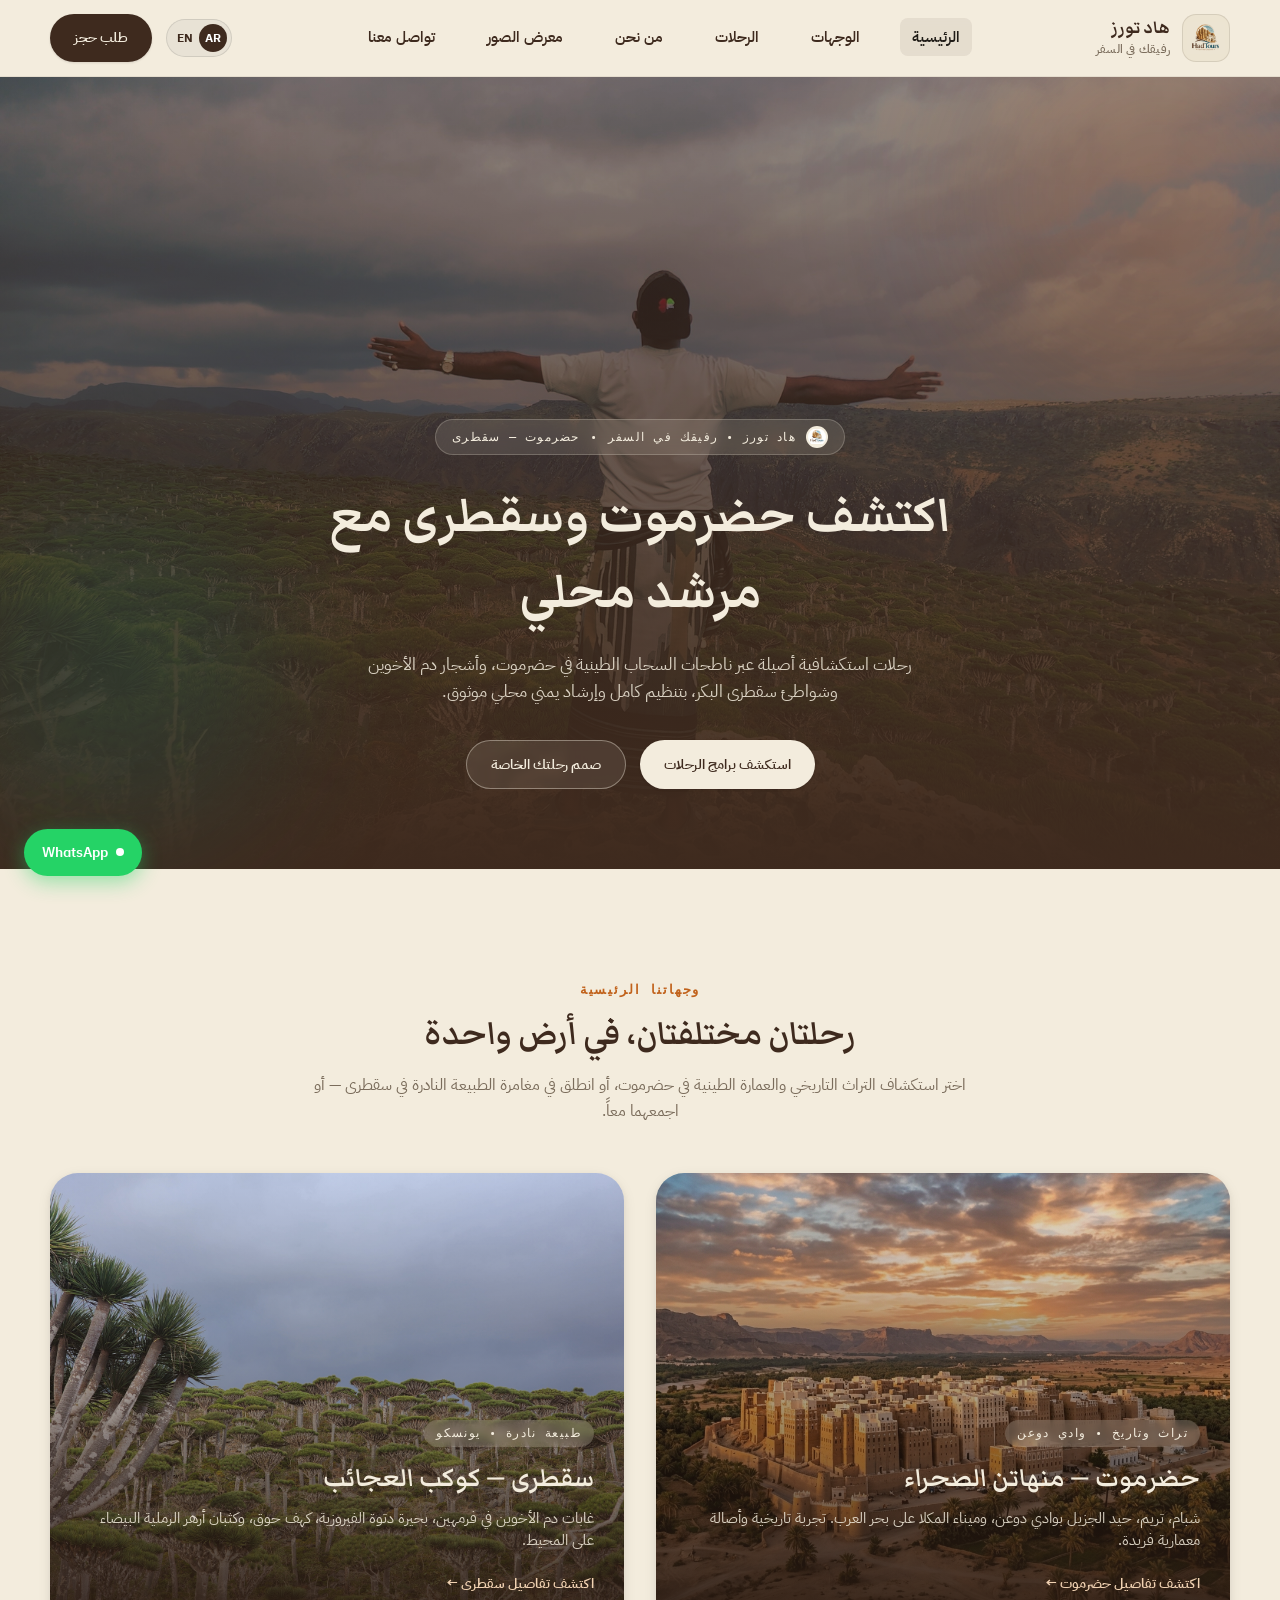
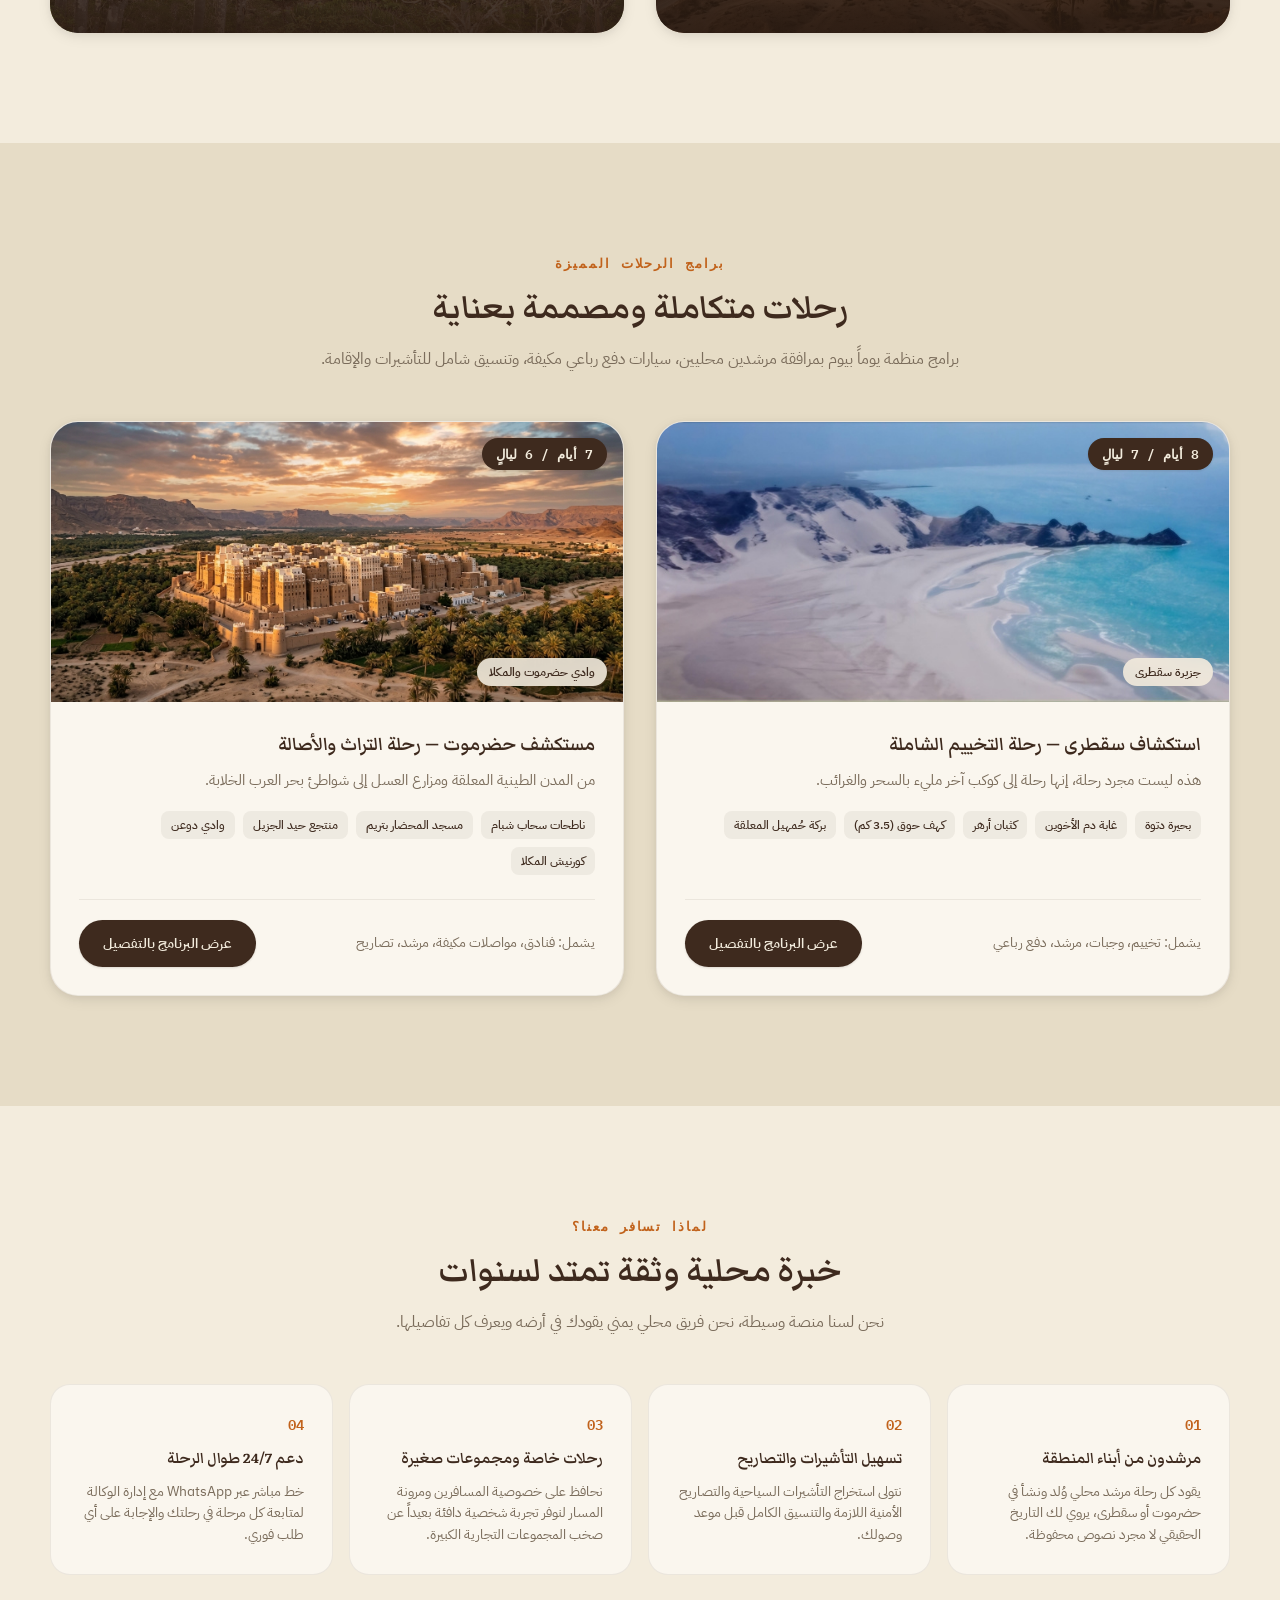
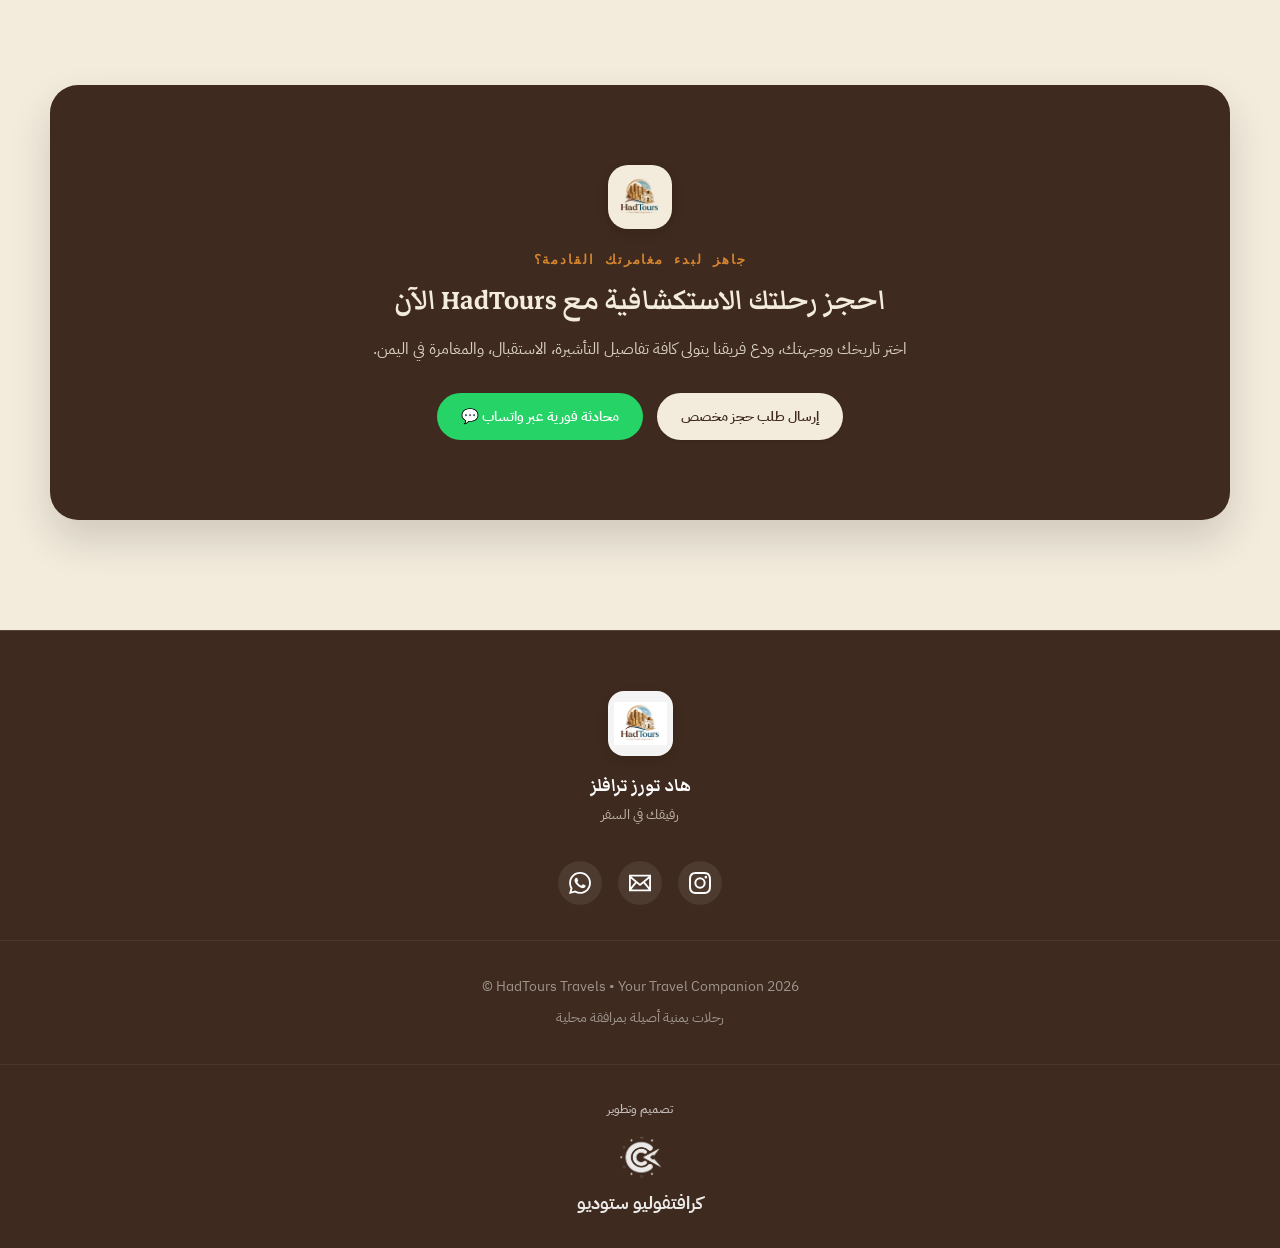
==== commit 35796577: "Add files via upload" ====
--- a/index.html
+++ b/index.html
@@ -3,7 +3,7 @@
 <head>
   <meta charset="UTF-8" />
   <meta name="viewport" content="width=device-width, initial-scale=1.0" />
-  <link rel="icon" type="image/png" href="images/logo.png" />
+  <link rel="icon" type="image/png" href="images/brand/logo.png" />
   <title>HadTours Travels — Your Travel Companion | رحلات حضرموت وسقطرى</title>
   <meta name="description" content="HadTours is a local Yemeni travel agency running authentic, guided trips across Hadramout and Socotra Island. Your Travel Companion — رفيقك في السفر." />
   <meta name="keywords" content="Socotra tours, Hadramout tours, Yemen travel agency, Shibam, Dragon Blood Trees, رحلات سقطرى, رحلات حضرموت, وكالة سياحية يمنية, هاد تورز" />
@@ -13,7 +13,7 @@
   <meta property="og:site_name" content="HadTours Travels" />
   <meta property="og:title" content="HadTours Travels — Discover Hadramout & Socotra" />
   <meta property="og:description" content="Authentic guided journeys across Hadramout and Socotra with local native guides." />
-  <meta property="og:image" content="images/logo.png" />
+  <meta property="og:image" content="images/brand/logo.png" />
 
   <!-- Styles -->
   <link rel="stylesheet" href="css/style.css" />
@@ -25,7 +25,7 @@
     <div class="container header-inner">
       <a href="index.html" class="brand-link">
         <div class="brand-logo-frame">
-          <img src="images/logo.png" alt="HadTours Logo" class="brand-logo-img" />
+          <img src="images/brand/logo.png" alt="HadTours Logo" class="brand-logo-img" />
         </div>
         <div class="brand-text-col">
           <span class="brand-name" data-ar="هاد تورز" data-en="HadTours">هاد تورز</span>
@@ -79,7 +79,7 @@
   <!-- ================= Hero Section ================= -->
   <section class="hero-section">
     <div class="hero-bg-media">
-      <img src="images/hero-cover.jpg" alt="Socotra Landscape" class="hero-bg-img" />
+      <img src="images/pages/hero-cover.jpg" alt="Socotra Landscape" class="hero-bg-img" />
       <div class="hero-overlay"></div>
       <div class="hero-glow-1"></div>
       <div class="hero-glow-2"></div>
@@ -87,7 +87,7 @@
 
     <div class="container hero-content">
       <div class="hero-badge">
-        <img src="images/logo.png" alt="" class="hero-badge-logo" />
+        <img src="images/brand/logo.png" alt="" class="hero-badge-logo" />
         <span data-ar="هاد تورز • رفيقك في السفر" data-en="HadTours • Your Travel Companion">هاد تورز • رفيقك في السفر</span>
         <span>•</span>
         <span data-ar="حضرموت — سقطرى" data-en="Hadramout — Socotra">حضرموت — سقطرى</span>
@@ -123,7 +123,7 @@
 
       <div class="destinations-grid">
         <!-- Hadramout Card -->
-        <a href="destinations.html#hadramout" class="destination-card">
+        <a href="pages/destinations.html#hadramout" class="destination-card">
           <div class="destination-card-bg">
             <img src="images/hadramout/shibam-sunset.jpg" alt="Shibam Hadramout" class="destination-card-img" />
           </div>
@@ -139,7 +139,7 @@
         </a>
 
         <!-- Socotra Card -->
-        <a href="destinations.html#socotra" class="destination-card">
+        <a href="pages/destinations.html#socotra" class="destination-card">
           <div class="destination-card-bg">
             <img src="images/socotra/dragon-blood-trees.jpg" alt="Socotra Dragon Blood Trees" class="destination-card-img" />
           </div>
@@ -196,7 +196,7 @@
               <span style="font-size: 0.85rem; color: var(--color-stone);" data-ar="يشمل: تخييم، وجبات، مرشد، دفع رباعي" data-en="Includes: Guide, 4x4, Gear, Meals">
                 يشمل: تخييم، وجبات، مرشد، دفع رباعي
               </span>
-              <a href="pages/" class="btn btn-primary" data-ar="عرض البرنامج بالتفصيل" data-en="View Itinerary">عرض البرنامج بالتفصيل</a>
+              <a href="pages/tour-socotra.html" class="btn btn-primary" data-ar="عرض البرنامج بالتفصيل" data-en="View Itinerary">عرض البرنامج بالتفصيل</a>
             </div>
           </div>
         </article>
@@ -226,7 +226,7 @@
               <span style="font-size: 0.85rem; color: var(--color-stone);" data-ar="يشمل: فنادق، مواصلات مكيفة، مرشد، تصاريح" data-en="Includes: Hotels, AC 4x4, Guide, Permits">
                 يشمل: فنادق، مواصلات مكيفة، مرشد، تصاريح
               </span>
-              <a href="pages/" class="btn btn-primary" data-ar="عرض البرنامج بالتفصيل" data-en="View Itinerary">عرض البرنامج بالتفصيل</a>
+              <a href="pages/tour-hadramout.html" class="btn btn-primary" data-ar="عرض البرنامج بالتفصيل" data-en="View Itinerary">عرض البرنامج بالتفصيل</a>
             </div>
           </div>
         </article>
@@ -288,7 +288,7 @@
     <div class="container">
       <div class="cta-banner">
         <div class="cta-logo-seal">
-          <img src="images/logo.png" alt="HadTours Seal" />
+          <img src="images/brand/logo.png" alt="HadTours Seal" />
         </div>
         <span class="section-eyebrow" style="color: var(--color-hadramout-400);" data-ar="جاهز لبدء مغامرتك القادمة؟" data-en="Ready For Your Story?">جاهز لبدء مغامرتك القادمة؟</span>
         <h2 class="cta-title" data-ar="احجز رحلتك الاستكشافية مع HadTours الآن" data-en="Plan Your Expedition with HadTours Today">
@@ -298,7 +298,7 @@
           اختر تاريخك ووجهتك، ودع فريقنا يتولى كافة تفاصيل التأشيرة، الاستقبال، والمغامرة في اليمن.
         </p>
         <div class="cta-buttons">
-          <a href="pages/" class="btn btn-secondary" data-ar="إرسال طلب حجز مخصص" data-en="Submit Booking Request">إرسال طلب حجز مخصص</a>
+          <a href="pages/booking.html" class="btn btn-secondary" data-ar="إرسال طلب حجز مخصص" data-en="Submit Booking Request">إرسال طلب حجز مخصص</a>
           <a href="https://wa.me/967778889066?text=مرحباً%20HadTours%20أرغب%20في%20الاستفسار%20عن%20الرحلات" target="_blank" rel="noopener" class="btn btn-whatsapp" data-ar="محادثة فورية عبر واتساب 💬" data-en="Chat via WhatsApp 💬">
             محادثة فورية عبر واتساب 💬
           </a>
@@ -314,7 +314,7 @@
     <!-- Logo & Brand -->
     <a href="index.html" style="display: flex; flex-direction: column; align-items: center; gap: 12px; text-decoration: none;">
       <div style="width: 65px; height: 65px; background: rgba(255,255,255,0.95); border-radius: 16px; padding: 6px; box-shadow: 0 4px 12px rgba(0,0,0,0.1);">
-        <img src="images/logo.png" alt="HadTours" style="width: 100%; height: 100%; object-fit: contain;" />
+        <img src="images/brand/logo.png" alt="HadTours" style="width: 100%; height: 100%; object-fit: contain;" />
       </div>
       <div>
         <div style="font-family: var(--font-display-ar); font-size: 1.4rem; font-weight: 700; color: #FFFFFF;" data-ar="هاد تورز ترافلز" data-en="HadTours Travels">هاد تورز ترافلز</div>
@@ -350,7 +350,7 @@
     <span style="font-size: 0.75rem; font-weight: 500; color: rgba(255,255,255,0.7);" data-ar="تصميم وتطوير" data-en="Designed & Developed by">تصميم وتطوير</span>
     <a href="https://craftfoliostudio4.github.io/Officialwebsite/" target="_blank" rel="noopener" style="display: flex; flex-direction: column; align-items: center; gap: 10px; text-decoration: none; color: #FFFFFF; opacity: 0.9; transition: opacity 0.3s;" onmouseover="this.style.opacity='1'" onmouseout="this.style.opacity='0.9'">
       <div style="width: 45px; height: 45px; display: flex; align-items: center; justify-content: center; filter: brightness(0) invert(1);">
-        <img src="images/craftfolio-logo-dark.png" alt="Craftfolio Studio Logo" style="width: 100%; height: 100%; object-fit: contain;" />
+        <img src="images/brand/craftfolio-logo-dark.png" alt="Craftfolio Studio Logo" style="width: 100%; height: 100%; object-fit: contain;" />
       </div>
       <span style="font-size: 1.1rem; font-weight: 700;" data-ar="كرافتفوليو ستوديو" data-en="Craftfolio Studio">كرافتفوليو ستوديو</span>
     </a>
@@ -381,3 +381,4 @@
 
 
 
+
--- a/css/style.css
+++ b/css/style.css
@@ -1,4 +1,4 @@
-/* ==========================================================================
+﻿/* ==========================================================================
    HadTours Travels — Core Design System & Stylesheet
    ========================================================================== */
 
@@ -1464,3 +1464,40 @@
   transform: translateY(-2px);
 }
 
+
+
+/* --- Floating Back Button --- */
+.floating-back-btn {
+  position: fixed;
+  top: 90px;
+  right: 24px;
+  background: rgba(243, 236, 221, 0.85);
+  backdrop-filter: blur(10px);
+  -webkit-backdrop-filter: blur(10px);
+  color: var(--color-clay);
+  border: 1px solid rgba(62,42,30,0.15);
+  padding: 8px 16px;
+  border-radius: 30px;
+  text-decoration: none;
+  font-weight: 600;
+  font-size: 0.95rem;
+  display: flex;
+  align-items: center;
+  gap: 6px;
+  z-index: 900;
+  box-shadow: var(--shadow-sm);
+  transition: all var(--transition-fast);
+}
+.floating-back-btn:hover {
+  background: var(--color-paper);
+  transform: translateY(-2px);
+  box-shadow: var(--shadow-md);
+  color: var(--color-brand);
+}
+html[dir="ltr"] .floating-back-btn {
+  right: auto;
+  left: 24px;
+}
+html[dir="rtl"] .floating-back-btn svg {
+  transform: scaleX(-1);
+}
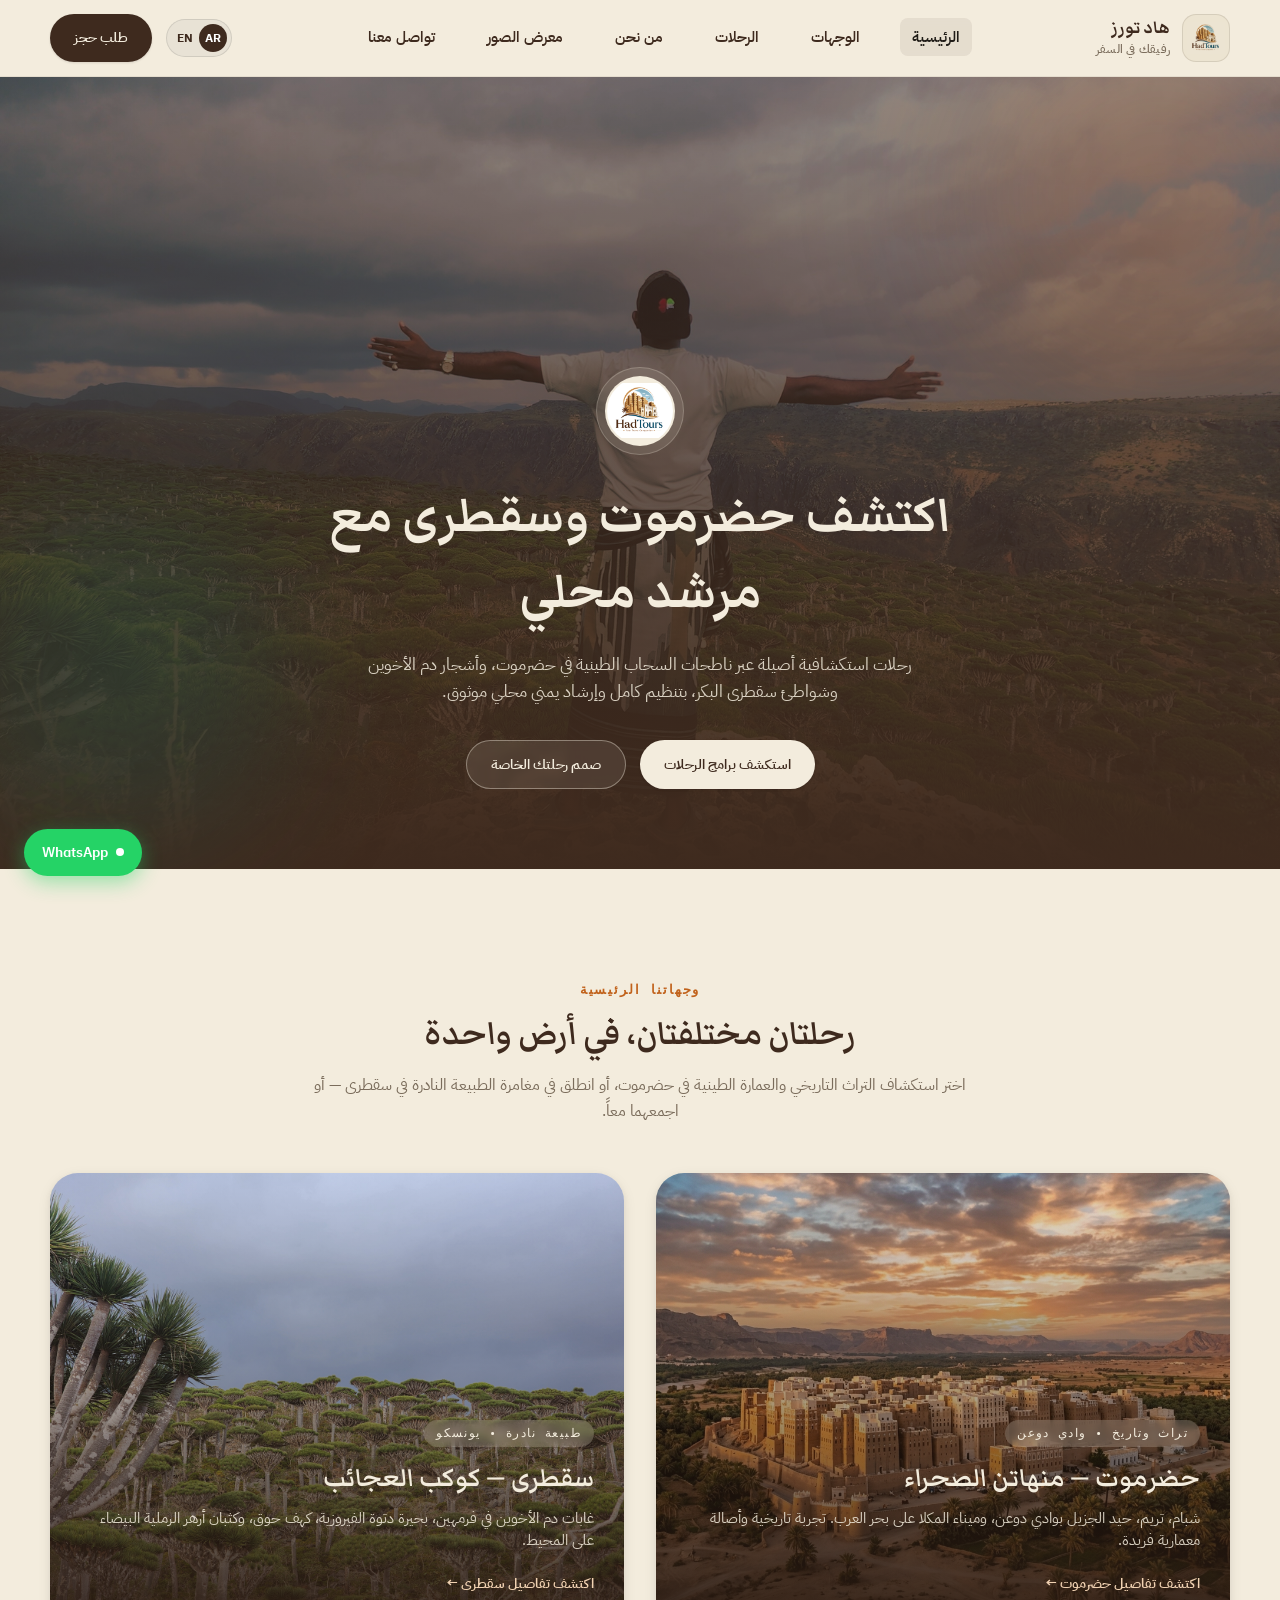
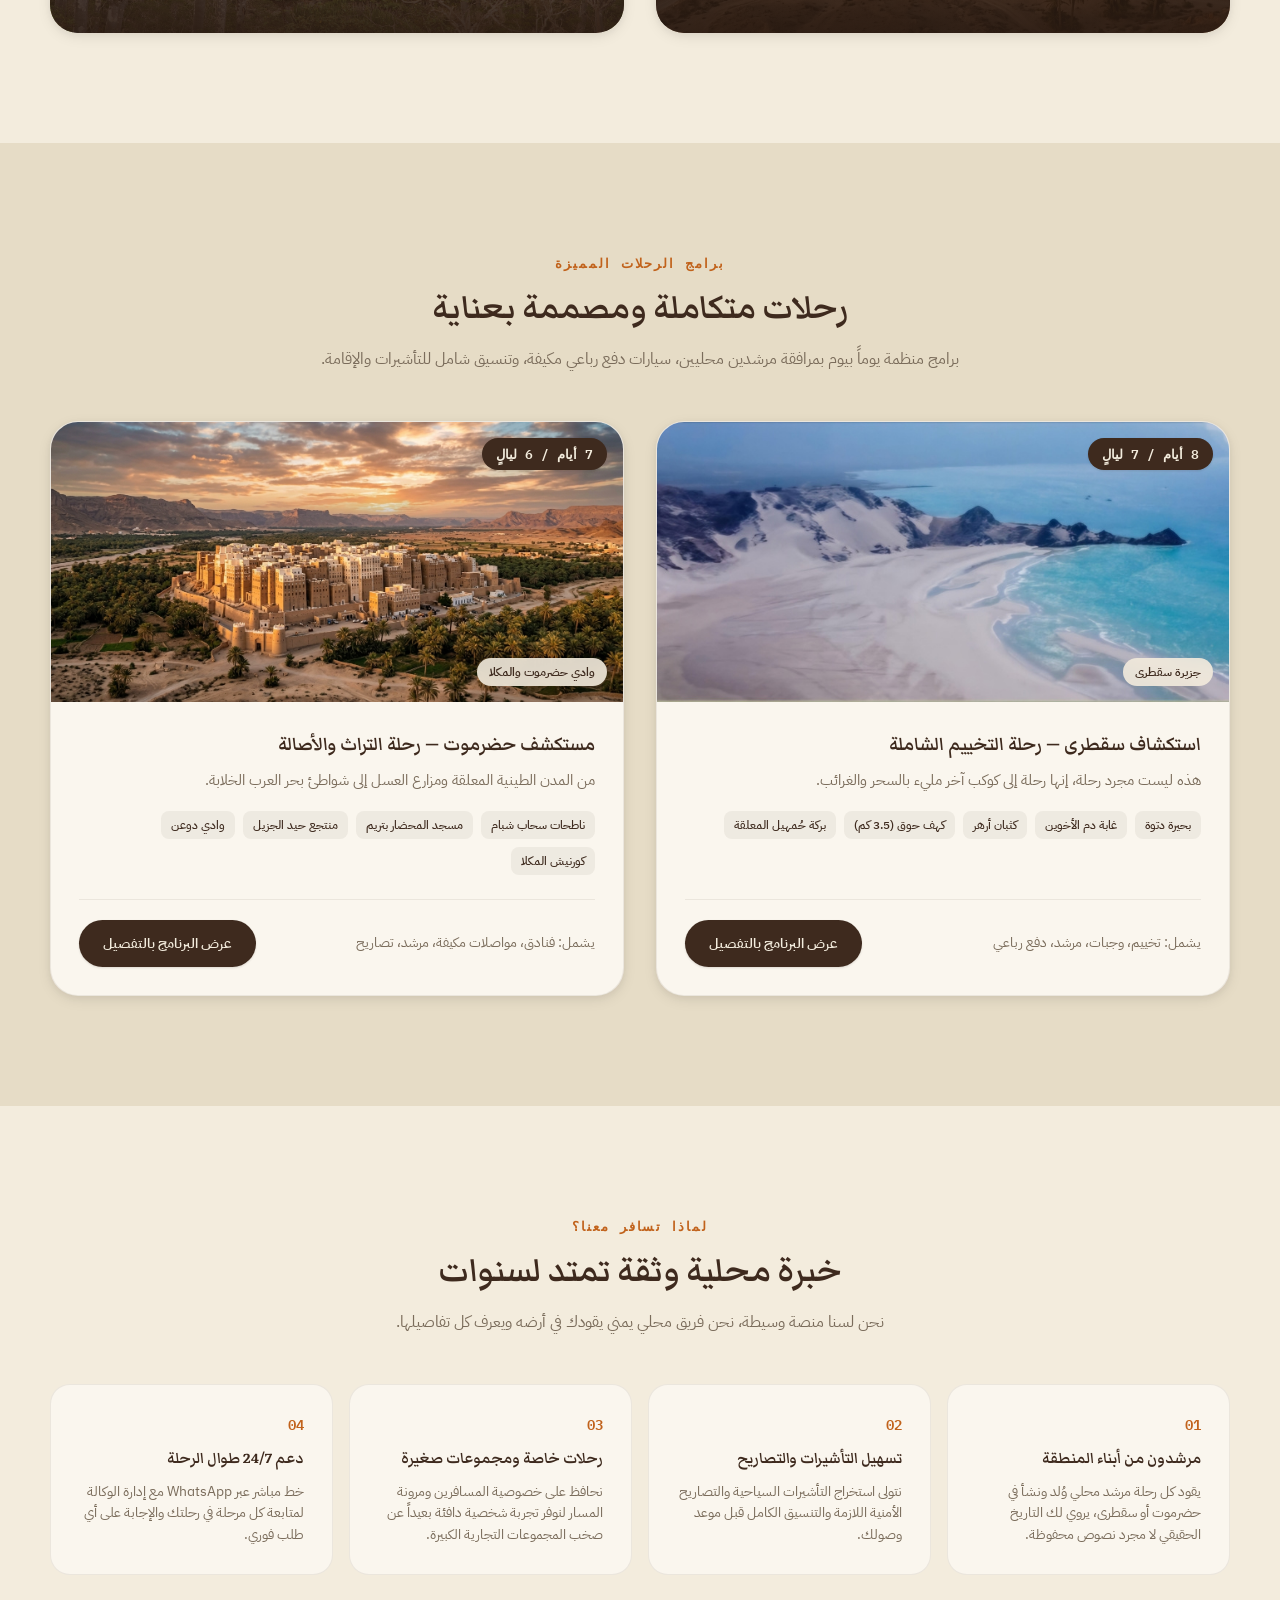
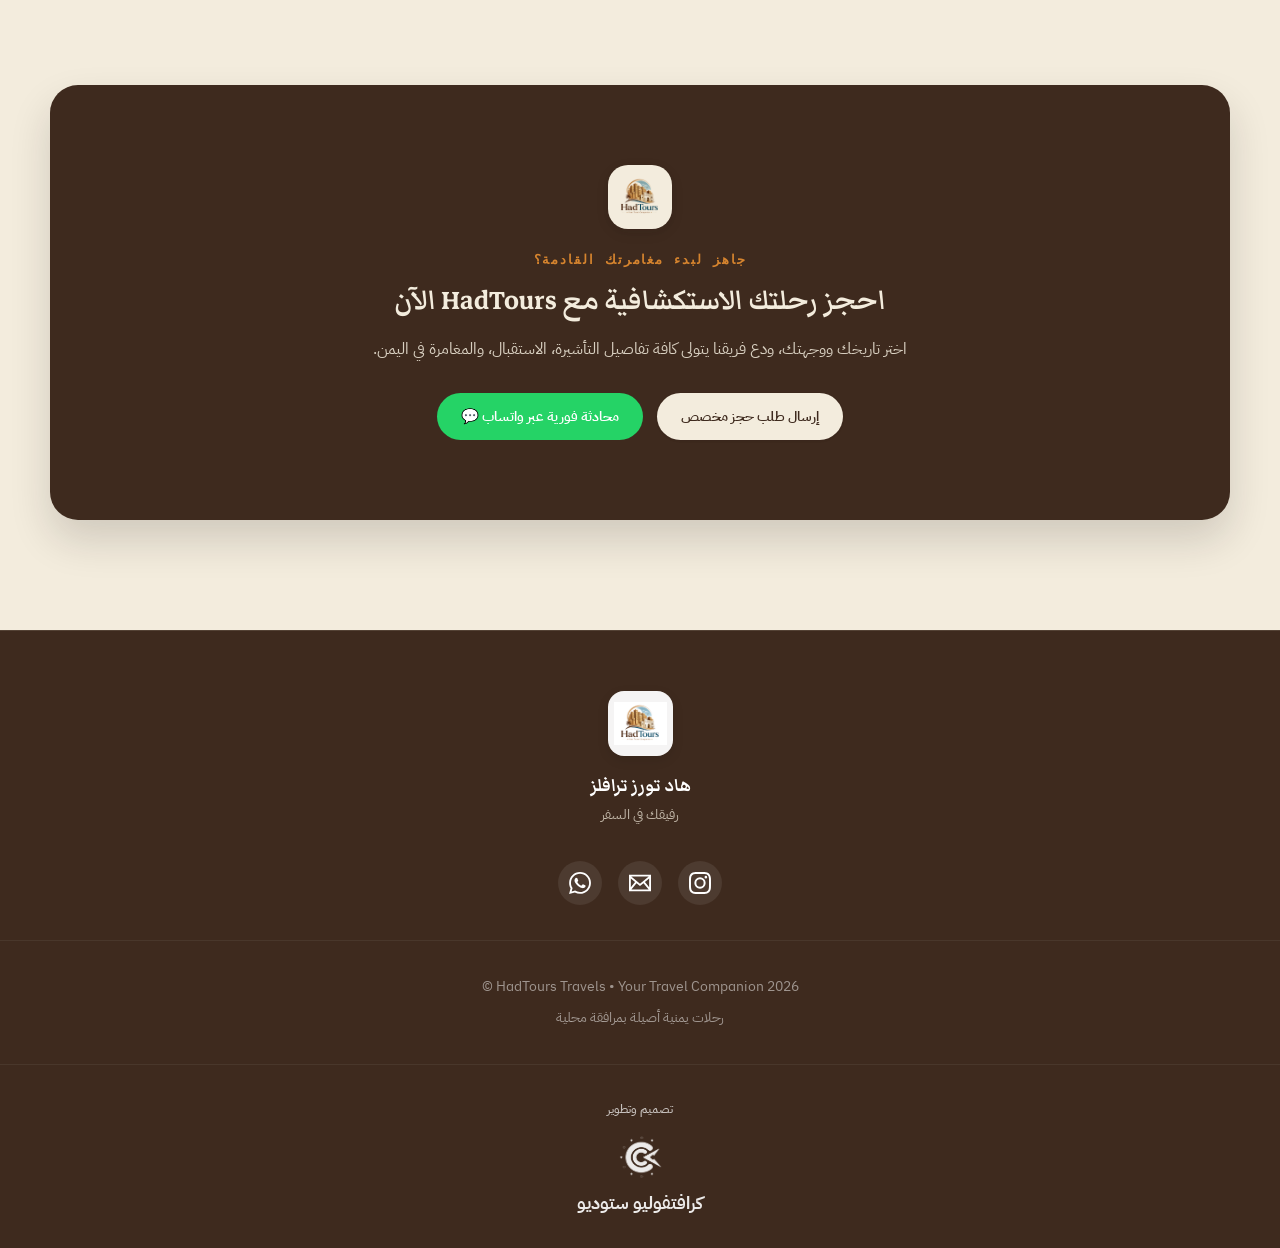
==== commit 669ecbce: "Add files via upload" ====
--- a/index.html
+++ b/index.html
@@ -1,4 +1,4 @@
-﻿<!DOCTYPE html>
+<!DOCTYPE html>
 <html lang="ar" dir="rtl">
 <head>
   <meta charset="UTF-8" />
@@ -87,10 +87,7 @@
 
     <div class="container hero-content">
       <div class="hero-badge">
-        <img src="images/brand/logo.png" alt="" class="hero-badge-logo" />
-        <span data-ar="هاد تورز • رفيقك في السفر" data-en="HadTours • Your Travel Companion">هاد تورز • رفيقك في السفر</span>
-        <span>•</span>
-        <span data-ar="حضرموت — سقطرى" data-en="Hadramout — Socotra">حضرموت — سقطرى</span>
+        <img src="images/brand/logo.png" alt="HadTours" class="hero-badge-logo" />
       </div>
 
       <h1 class="hero-title" data-ar="اكتشف حضرموت وسقطرى مع مرشد محلي" data-en="Discover Hadramout & Socotra with a Local Guide">
--- a/css/style.css
+++ b/css/style.css
@@ -1,4 +1,4 @@
-﻿/* ==========================================================================
+/* ==========================================================================
    HadTours Travels — Core Design System & Stylesheet
    ========================================================================== */
 
@@ -526,9 +526,9 @@
 .hero-badge {
   display: inline-flex;
   align-items: center;
-  gap: 10px;
-  padding: 6px 16px;
-  border-radius: var(--radius-full);
+  justify-content: center;
+  padding: 8px;
+  border-radius: 50%;
   background: rgba(243, 236, 221, 0.12);
   border: 1px solid rgba(243, 236, 221, 0.22);
   backdrop-filter: blur(8px);
@@ -541,9 +541,9 @@
 }
 
 .hero-badge-logo {
-  width: 22px;
-  height: 22px;
-  border-radius: var(--radius-full);
+  width: 70px;
+  height: 70px;
+  border-radius: 50%;
   background: var(--color-paper);
   padding: 2px;
   object-fit: contain;
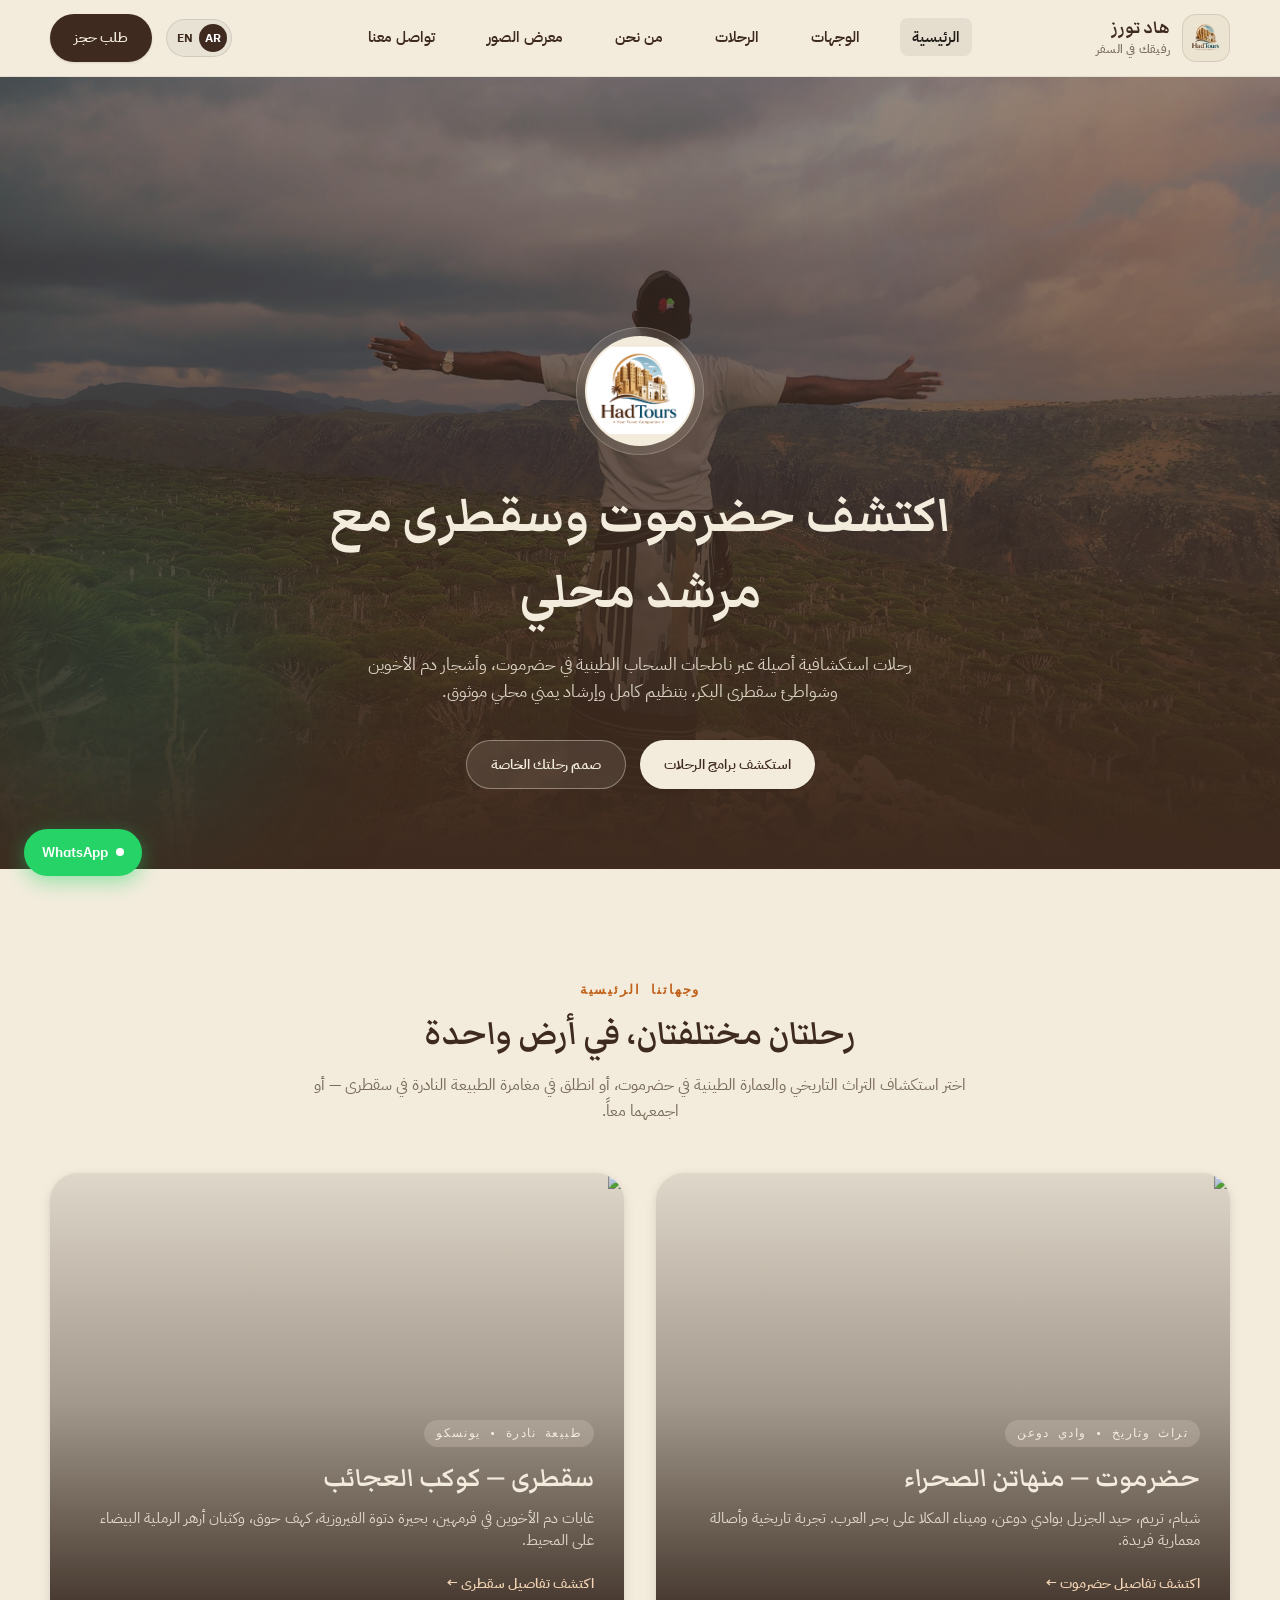
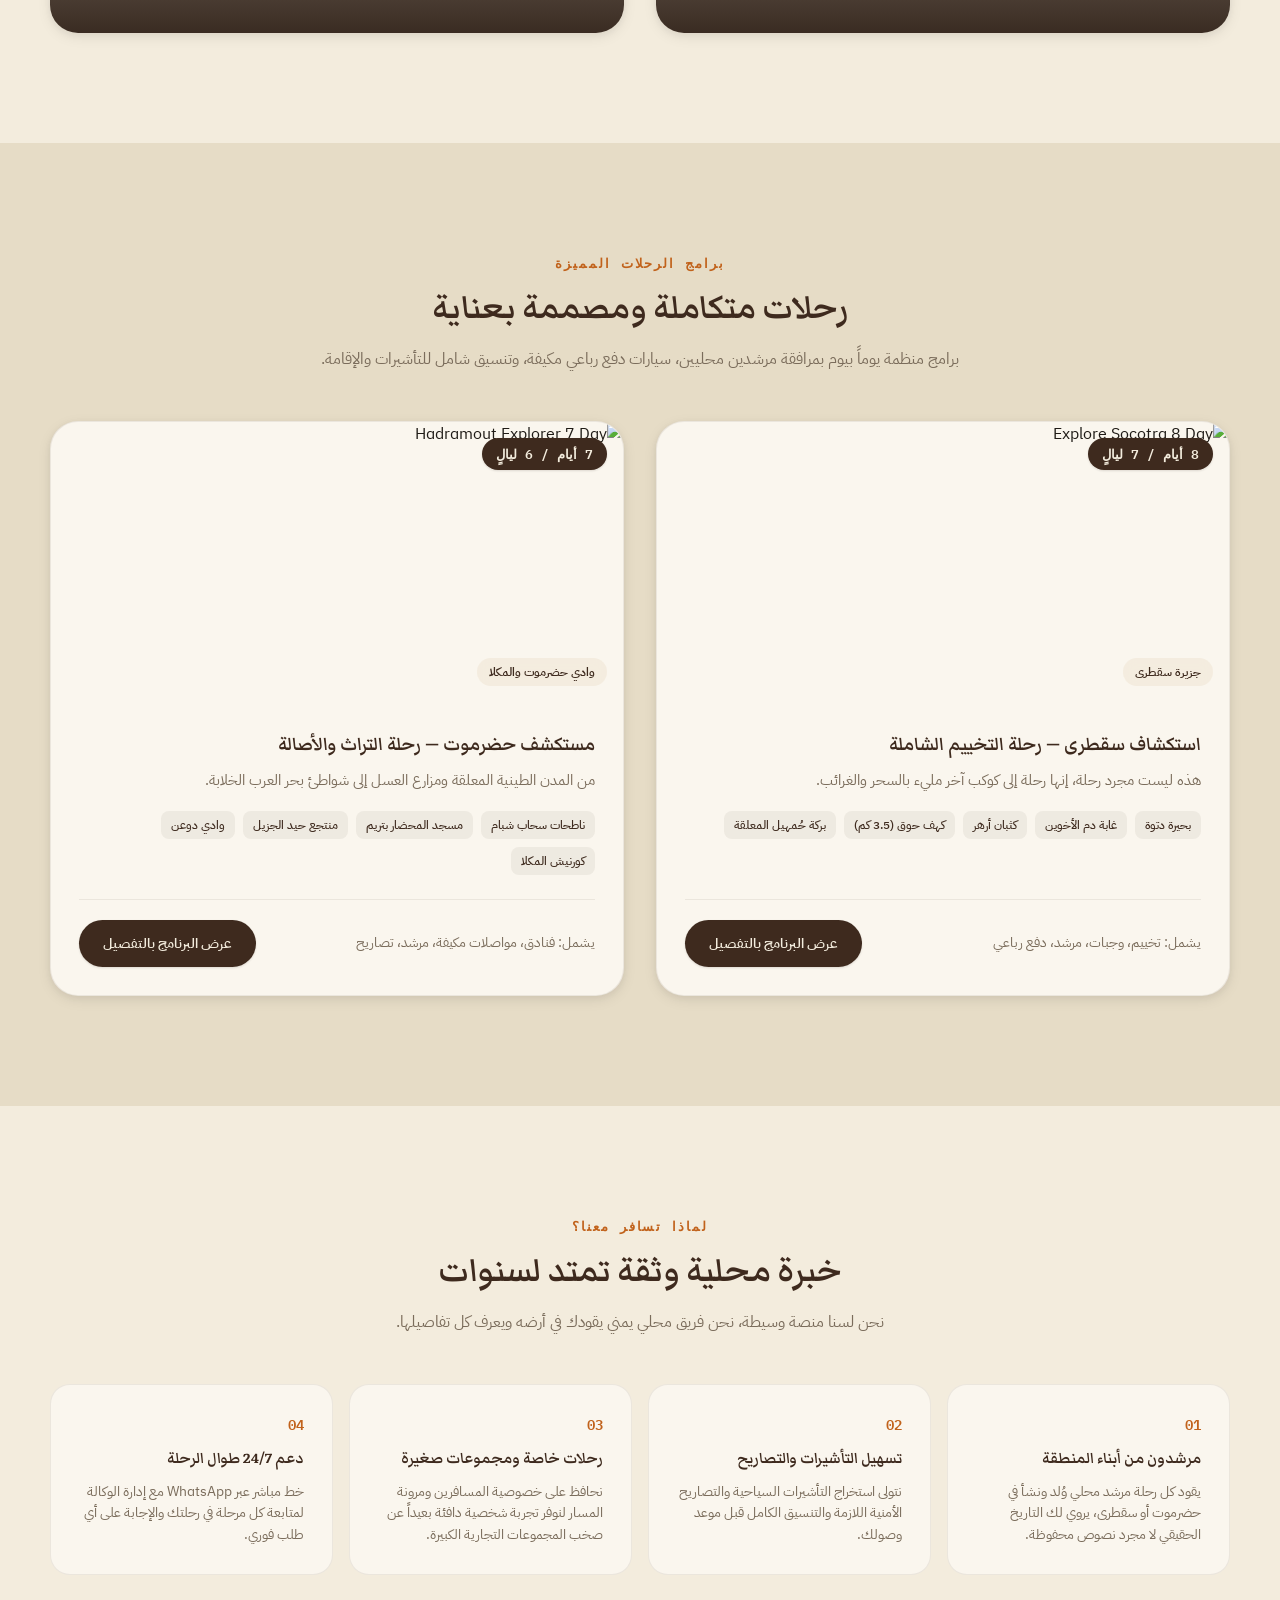
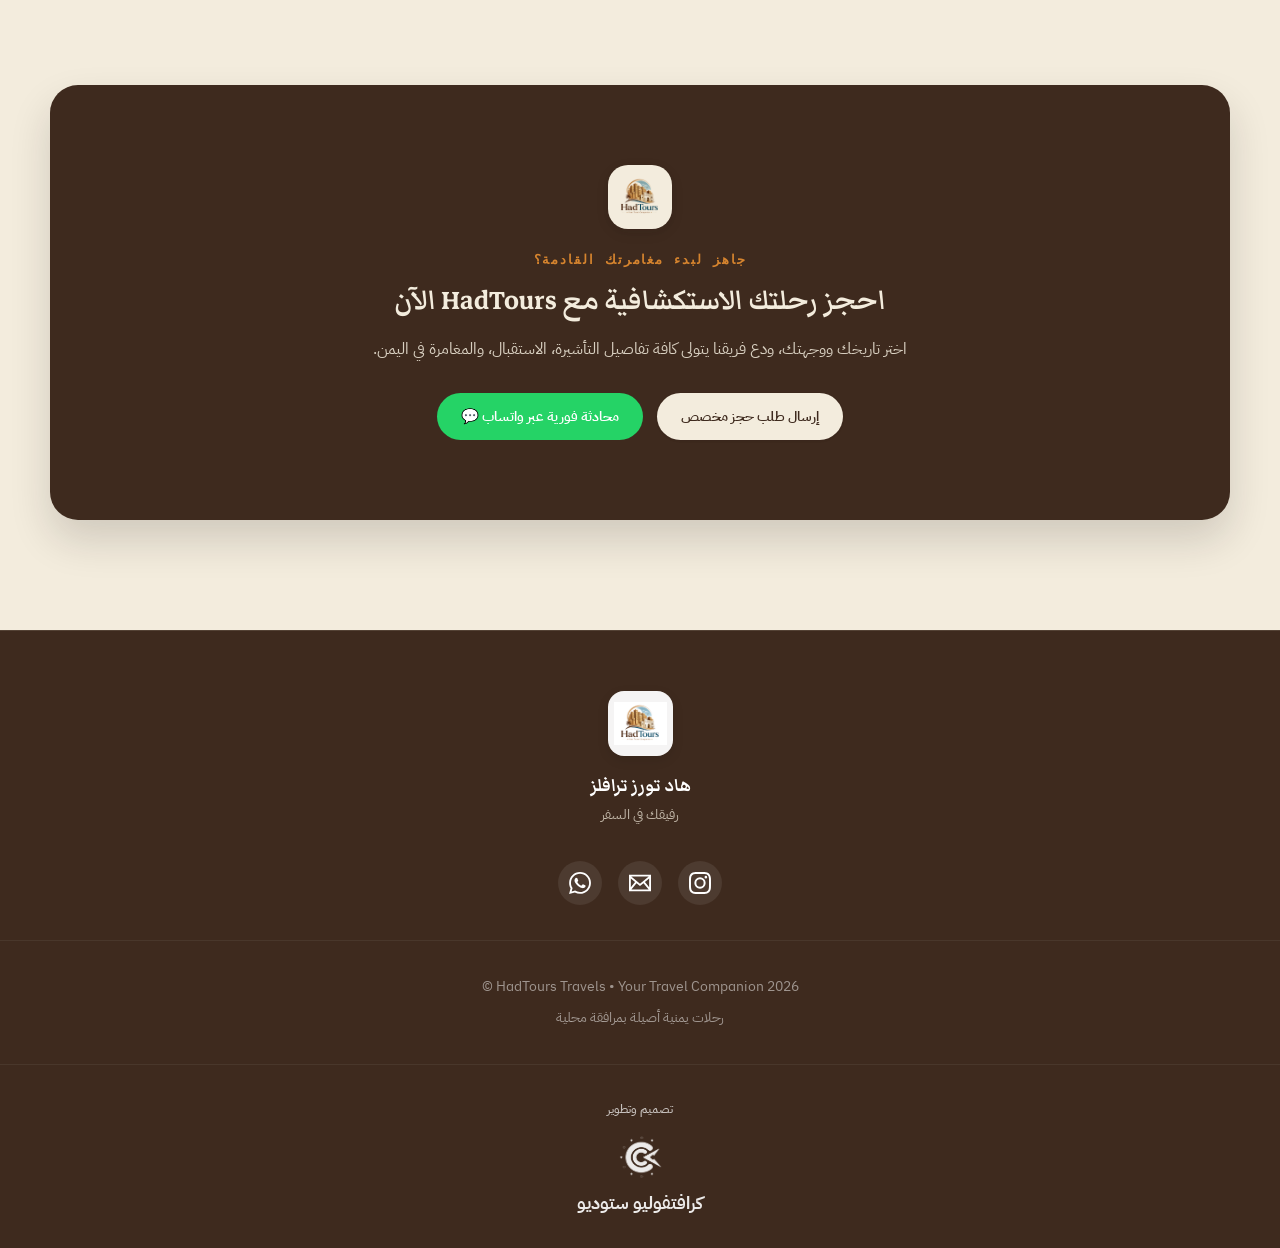
==== commit 4b362b40: "Add files via upload" ====
--- a/index.html
+++ b/index.html
@@ -1,4 +1,4 @@
-<!DOCTYPE html>
+﻿<!DOCTYPE html>
 <html lang="ar" dir="rtl">
 <head>
   <meta charset="UTF-8" />
@@ -122,7 +122,7 @@
         <!-- Hadramout Card -->
         <a href="pages/destinations.html#hadramout" class="destination-card">
           <div class="destination-card-bg">
-            <img src="images/hadramout/shibam-sunset.jpg" alt="Shibam Hadramout" class="destination-card-img" />
+            <img src="images/حضرموت — منهاتن الصحراء.jpg" alt="Shibam Hadramout" class="destination-card-img" />
           </div>
           <div class="destination-card-overlay"></div>
           <div class="destination-card-content">
@@ -138,7 +138,7 @@
         <!-- Socotra Card -->
         <a href="pages/destinations.html#socotra" class="destination-card">
           <div class="destination-card-bg">
-            <img src="images/socotra/dragon-blood-trees.jpg" alt="Socotra Dragon Blood Trees" class="destination-card-img" />
+            <img src="images/سقطرى — كوكب العجائب.jpg" alt="Socotra Dragon Blood Trees" class="destination-card-img" />
           </div>
           <div class="destination-card-overlay"></div>
           <div class="destination-card-content">
@@ -171,7 +171,7 @@
         <!-- Tour 1: Socotra -->
         <article class="tour-card">
           <div class="tour-card-media">
-            <img src="images/socotra/cover-detwah.jpg" alt="Explore Socotra 8 Day" class="tour-card-img" />
+            <img src="images/استكشاف سقطرى — رحلة التخييم الشاملة.jpg" alt="Explore Socotra 8 Day" class="tour-card-img" />
             <span class="tour-card-duration-badge" data-ar="8 أيام / 7 ليالٍ" data-en="8 Days / 7 Nights">8 أيام / 7 ليالٍ</span>
             <span class="tour-card-dest-tag" data-ar="جزيرة سقطرى" data-en="Socotra Island">جزيرة سقطرى</span>
           </div>
@@ -201,7 +201,7 @@
         <!-- Tour 2: Hadramout -->
         <article class="tour-card">
           <div class="tour-card-media">
-            <img src="images/hadramout/cover-shibam.jpg" alt="Hadramout Explorer 7 Day" class="tour-card-img" />
+            <img src="images/مستكشف حضرموت — رحلة التراث والأصالة.jpeg" alt="Hadramout Explorer 7 Day" class="tour-card-img" />
             <span class="tour-card-duration-badge" data-ar="7 أيام / 6 ليالٍ" data-en="7 Days / 6 Nights">7 أيام / 6 ليالٍ</span>
             <span class="tour-card-dest-tag" data-ar="وادي حضرموت والمكلا" data-en="Hadramout Valley & Coast">وادي حضرموت والمكلا</span>
           </div>
@@ -379,3 +379,4 @@
 
 
 
+
--- a/css/style.css
+++ b/css/style.css
@@ -541,8 +541,8 @@
 }
 
 .hero-badge-logo {
-  width: 70px;
-  height: 70px;
+  width: 110px;
+  height: 110px;
   border-radius: 50%;
   background: var(--color-paper);
   padding: 2px;
@@ -1206,6 +1206,41 @@
   transform: translateY(0);
 }
 
+.gallery-overlay {
+  position: absolute;
+  inset: 0;
+  background: rgba(42, 27, 18, 0.35);
+  display: flex;
+  align-items: center;
+  justify-content: center;
+  opacity: 0;
+  transition: opacity var(--transition-fast);
+  pointer-events: none;
+}
+
+.gallery-item:hover .gallery-overlay {
+  opacity: 1;
+}
+
+.gallery-icon {
+  width: 44px;
+  height: 44px;
+  background: rgba(255, 255, 255, 0.92);
+  color: var(--color-clay);
+  border-radius: 50%;
+  display: flex;
+  align-items: center;
+  justify-content: center;
+  font-size: 1.15rem;
+  box-shadow: 0 4px 14px rgba(0, 0, 0, 0.25);
+  transform: scale(0.85);
+  transition: transform var(--transition-fast);
+}
+
+.gallery-item:hover .gallery-icon {
+  transform: scale(1);
+}
+
 /* --- Lightbox Modal --- */
 .lightbox-modal {
   display: none;
